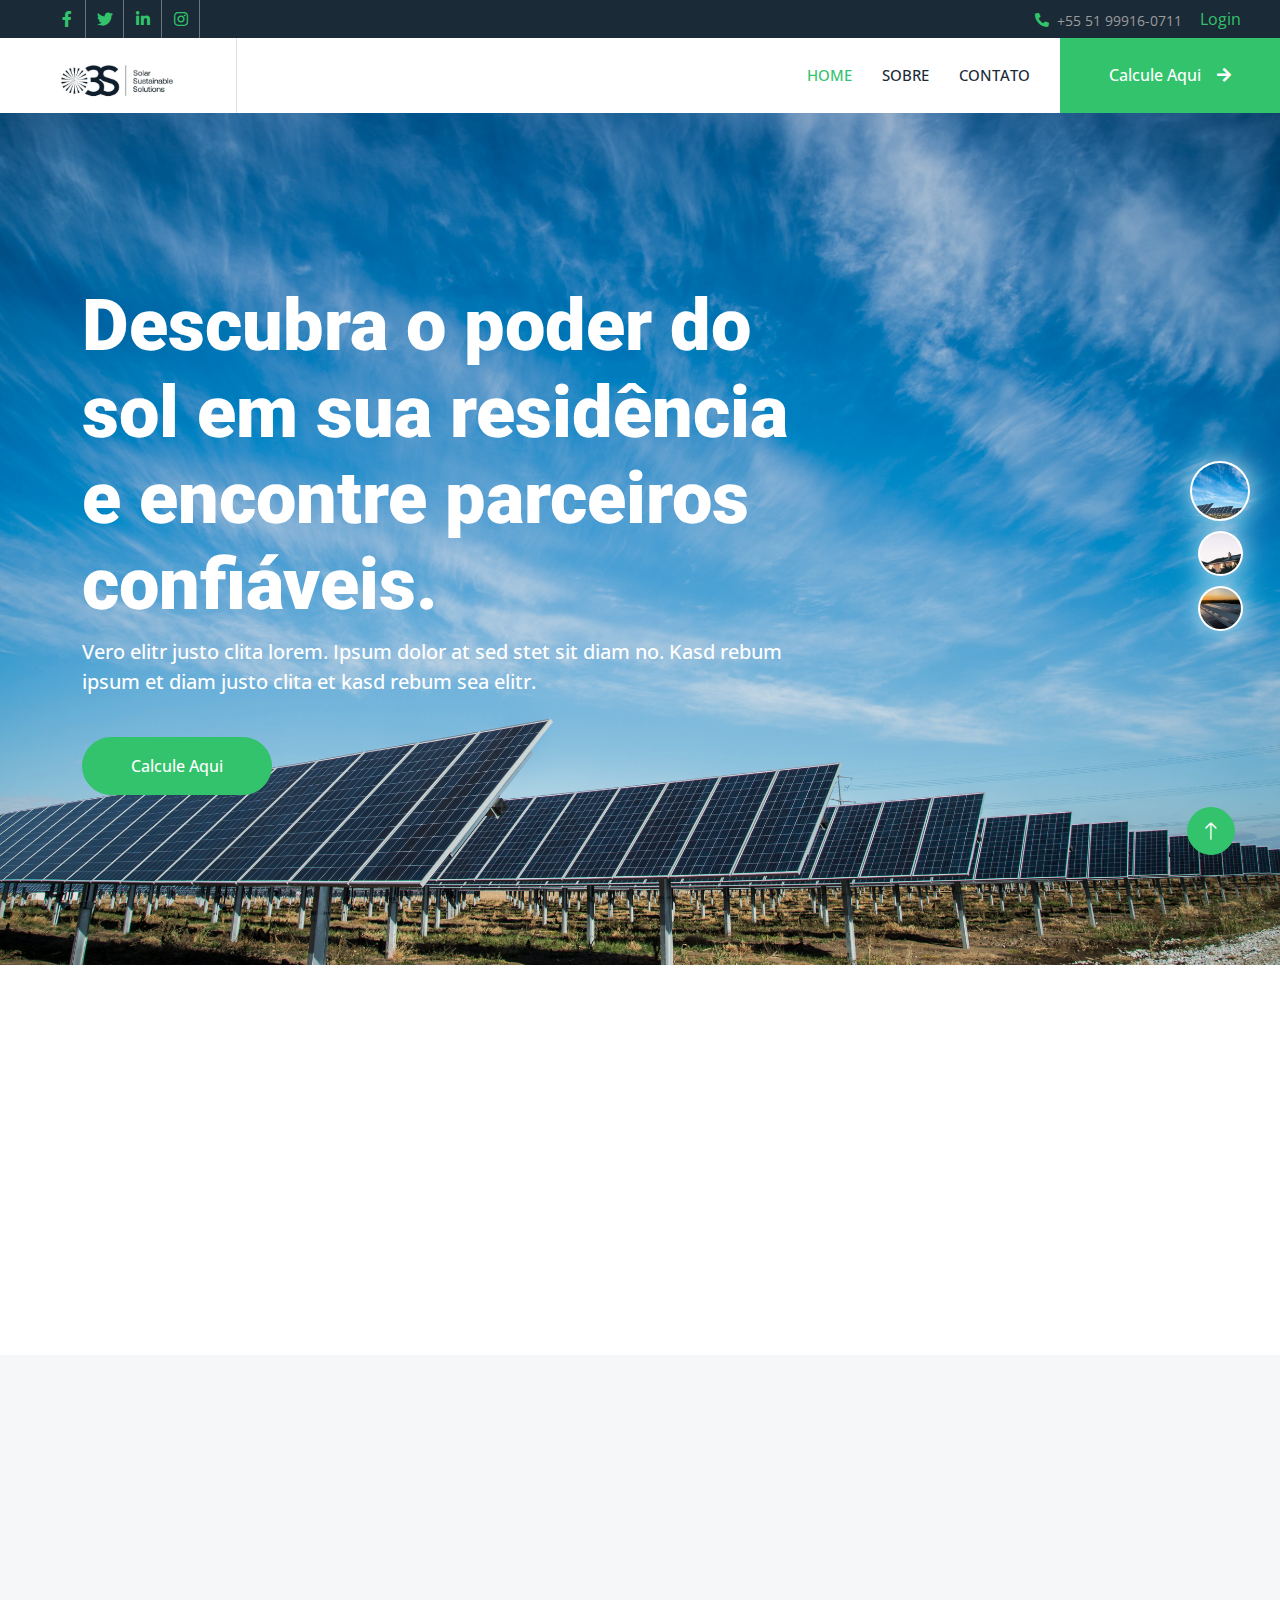
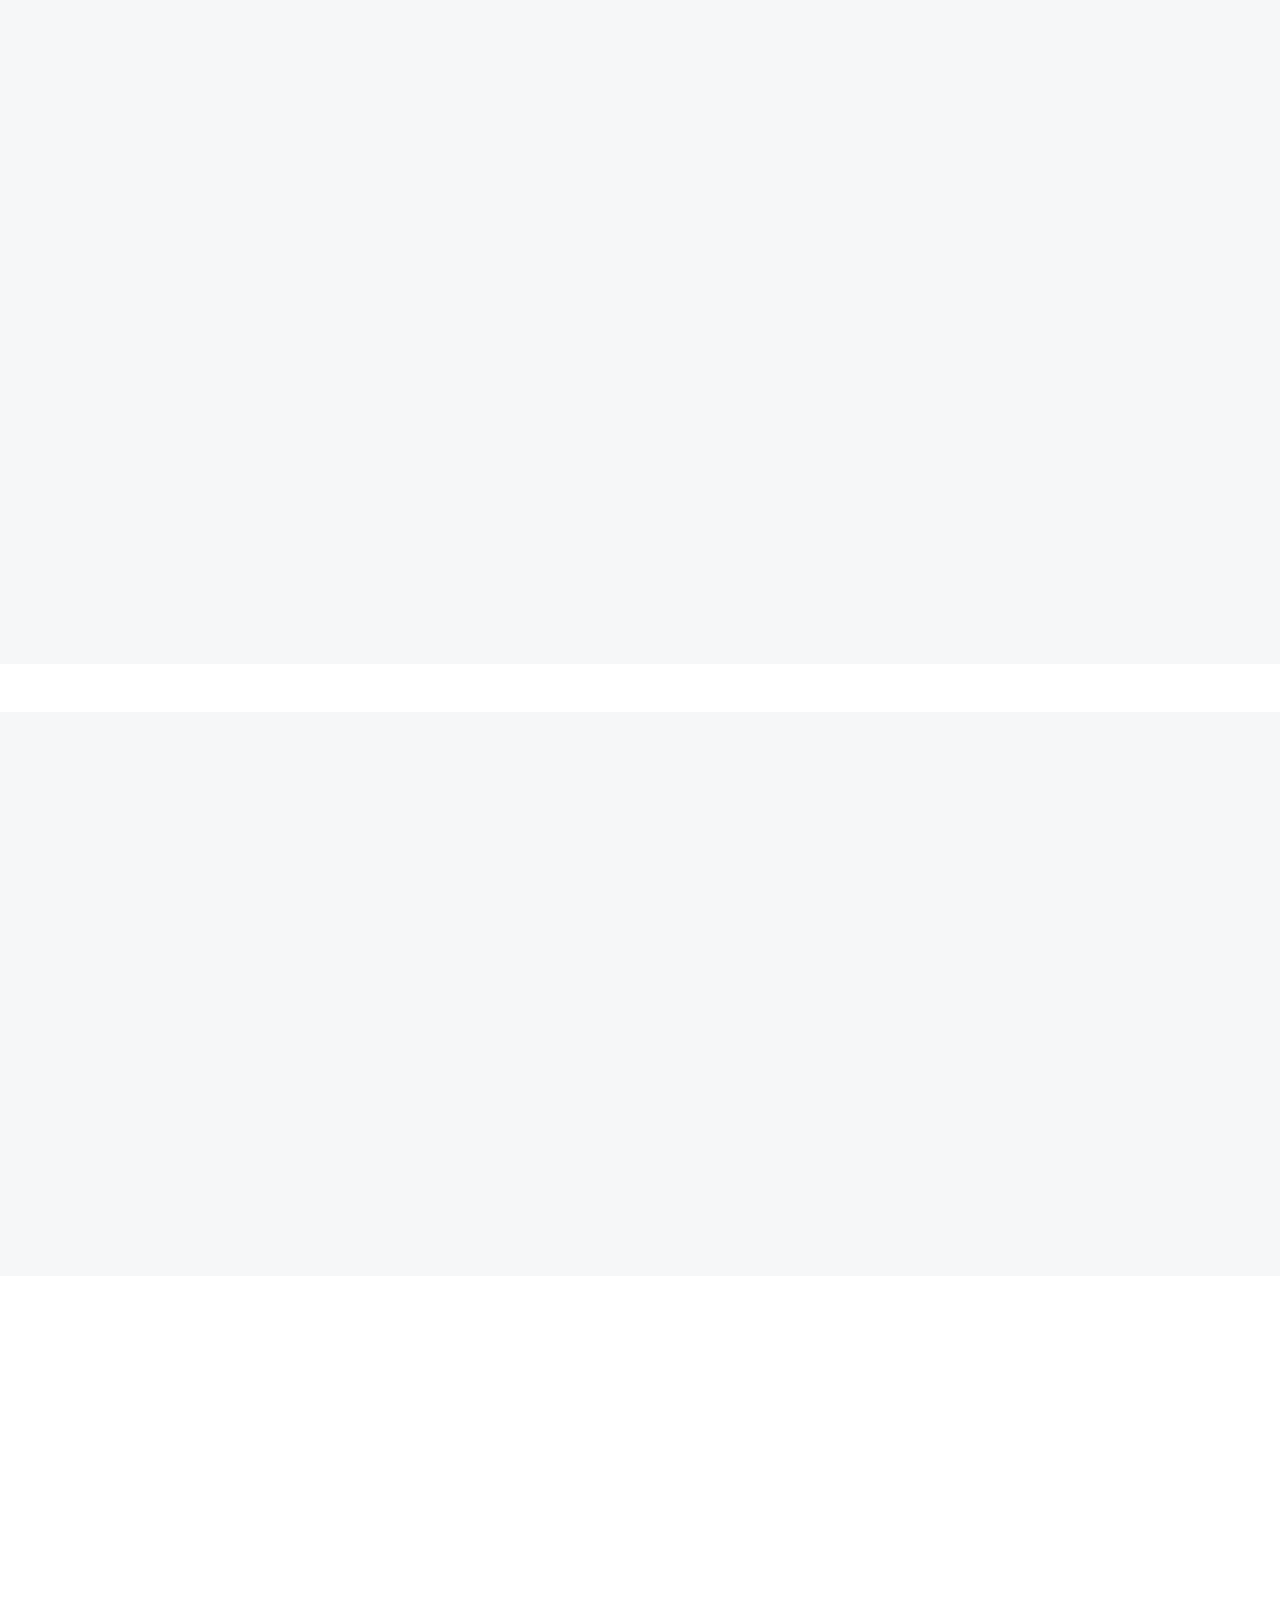
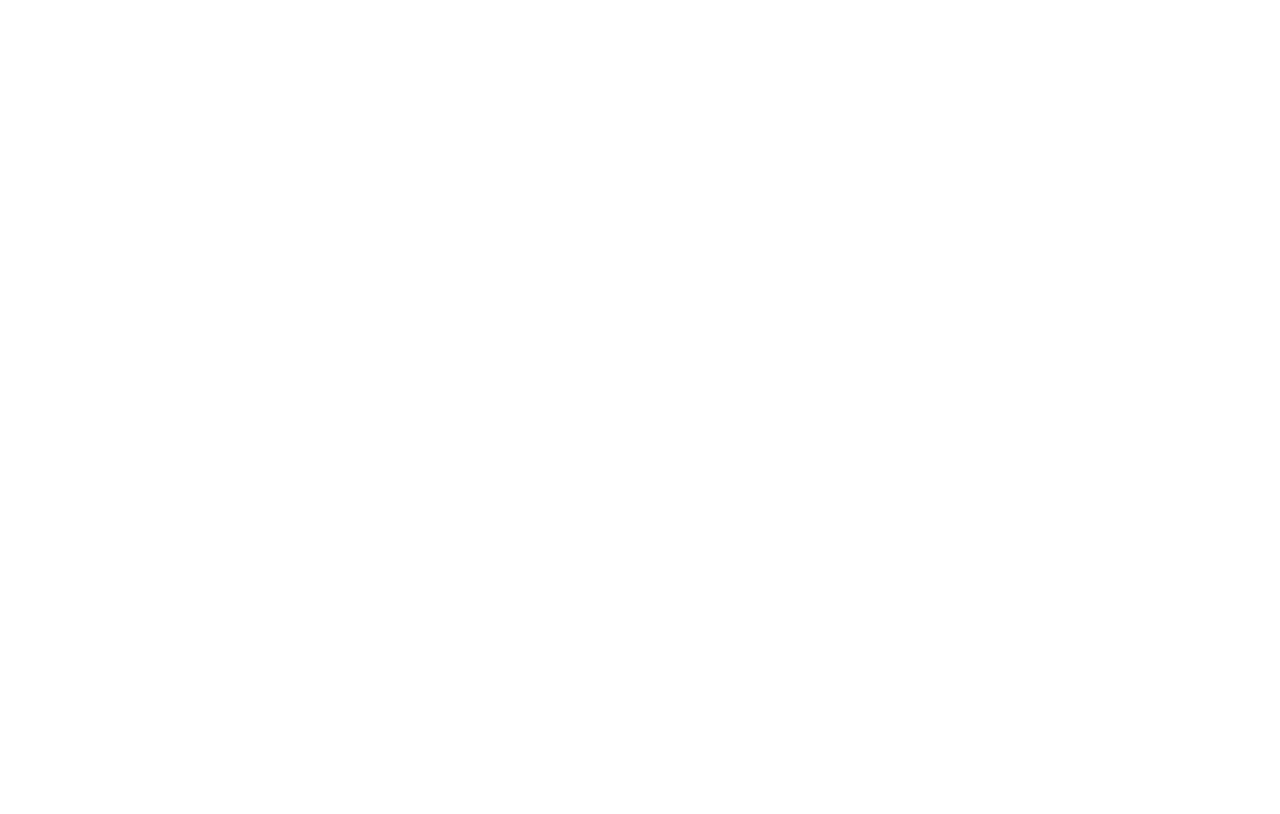
==== index.html @ e73ea7ad "Versão 1" ====
<!DOCTYPE html>
<html lang="pt-br">

<head>
    <meta charset="utf-8">
    <title>3S Solar Sustainable Solutions</title>
    <meta content="width=device-width, initial-scale=1.0" name="viewport">
    <meta content="" name="keywords">
    <meta content="" name="description">

    <!-- Favicon -->
    <link href="img/favicon.ico" rel="icon">

    <!-- Google Web Fonts -->
    <link rel="preconnect" href="https://fonts.googleapis.com">
    <link rel="preconnect" href="https://fonts.gstatic.com" crossorigin>
    <link href="https://fonts.googleapis.com/css2?family=Open+Sans:wght@400;500&family=Roboto:wght@500;700;900&display=swap" rel="stylesheet"> 

    <!-- Icon Font Stylesheet -->
    <link href="https://cdnjs.cloudflare.com/ajax/libs/font-awesome/5.10.0/css/all.min.css" rel="stylesheet">
    <link href="https://cdn.jsdelivr.net/npm/bootstrap-icons@1.4.1/font/bootstrap-icons.css" rel="stylesheet">

    <!-- Libraries Stylesheet -->
    <link href="lib/animate/animate.min.css" rel="stylesheet">
    <link href="lib/owlcarousel/assets/owl.carousel.min.css" rel="stylesheet">
    <link href="lib/lightbox/css/lightbox.min.css" rel="stylesheet">

    <!-- Customized Bootstrap Stylesheet -->
    <link href="css/bootstrap.min.css" rel="stylesheet">

    <!-- Template Stylesheet -->
    <link href="css/style.css" rel="stylesheet">
</head>

<body>
    <!-- Spinner Start -->
    <div id="spinner" class="show bg-white position-fixed translate-middle w-100 vh-100 top-50 start-50 d-flex align-items-center justify-content-center">
        <div class="spinner-border text-primary" style="width: 3rem; height: 3rem;" role="status">
            <span class="sr-only">Carregando...</span>
        </div>
    </div>
    <!-- Spinner End -->


    <!-- Topbar Start -->
    <div class="container-fluid bg-dark p-0">
        <div class="row gx-0 d-none d-lg-flex">
            <div class="col-lg-7 px-5 text-start">
                <div class="h-100 d-inline-flex align-items-center me-4">
                    <a class="btn btn-square btn-link rounded-0 border-0 border-end border-secondary" href=""><i class="fab fa-facebook-f"></i></a>
                    <a class="btn btn-square btn-link rounded-0 border-0 border-end border-secondary" href=""><i class="fab fa-twitter"></i></a>
                    <a class="btn btn-square btn-link rounded-0 border-0 border-end border-secondary" href=""><i class="fab fa-linkedin-in"></i></a>
                    <a class="btn btn-square btn-link rounded-0 border-0 border-end border-secondary" href=""><i class="fab fa-instagram"></i></a>
                </div>
            </div>
            <div class="col-lg-5 px-5 text-end">
                <div class="h-100 d-inline-flex align-items-center me-4">
                    <small class="fa fa-phone-alt text-primary me-2"></small>
                    <small>+55 51 99916-0711</small>
                </div>
                <div class="h-100 d-inline-flex align-items-center mx-n2">
                    <a class="btn btn-square btn-link rounded-0" href="login.html">Login</a>
                </div>
            </div>
        </div>
    </div>
    <!-- Topbar End -->


    <!-- Navbar Start -->
    <nav class="navbar navbar-expand-lg bg-white navbar-light sticky-top p-0">
        <a href="index.html" class="navbar-brand d-flex align-items-center border-end px-4 px-lg-5">
            <!-- <h2 class="m-0 text-primary">3S</h2> -->
            <img src="img/logo.png" alt="Logo 3S" height="80%">
        </a>
        <button type="button" class="navbar-toggler me-4" data-bs-toggle="collapse" data-bs-target="#navbarCollapse">
            <span class="navbar-toggler-icon"></span>
        </button>
        <div class="collapse navbar-collapse" id="navbarCollapse">
            <div class="navbar-nav ms-auto p-4 p-lg-0">
                <a href="index.html" class="nav-item nav-link active">Home</a>
                <a href="about.html" class="nav-item nav-link">Sobre</a>
                <!-- <a href="service.html" class="nav-item nav-link">Service</a> -->
                <!-- <a href="project.html" class="nav-item nav-link">Project</a> -->
                <!-- <div class="nav-item dropdown">
                    <a href="#" class="nav-link dropdown-toggle" data-bs-toggle="dropdown">Pages</a>
                    <div class="dropdown-menu bg-light m-0">
                        <a href="feature.html" class="dropdown-item">Feature</a>
                        <a href="quote.html" class="dropdown-item">Free Quote</a>
                        <a href="team.html" class="dropdown-item">Our Team</a>
                        <a href="testimonial.html" class="dropdown-item">Testimonial</a>
                        <a href="404.html" class="dropdown-item">404 Page</a>
                    </div>
                </div> -->
                <a href="contact.html" class="nav-item nav-link">Contato</a>
            </div>
            <a href="calc.html" class="btn btn-primary rounded-0 py-4 px-lg-5 d-none d-lg-block">Calcule Aqui<i class="fa fa-arrow-right ms-3"></i></a>
        </div>
    </nav>
    <!-- Navbar End -->


    <!-- Carousel Start -->
    <div class="container-fluid p-0 pb-5 wow fadeIn" data-wow-delay="0.1s">
        <div class="owl-carousel header-carousel position-relative">
            <div class="owl-carousel-item position-relative" data-dot="<img src='img/carousel-1.jpg'>">
                <img class="img-fluid" src="img/carousel-1.jpg" alt="">
                <div class="owl-carousel-inner">
                    <div class="container">
                        <div class="row justify-content-start">
                            <div class="col-10 col-lg-8">
                                <h1 class="display-2 text-white animated slideInDown">Descubra o poder do sol em sua residência e encontre parceiros confiáveis.</h1>
                                <p class="fs-5 fw-medium text-white mb-4 pb-3">Vero elitr justo clita lorem. Ipsum dolor at sed stet sit diam no. Kasd rebum ipsum et diam justo clita et kasd rebum sea elitr.</p>
                                <a href="" class="btn btn-primary rounded-pill py-3 px-5 animated slideInLeft">Calcule Aqui</a>
                            </div>
                        </div>
                    </div>
                </div>
            </div>
            <div class="owl-carousel-item position-relative" data-dot="<img src='img/carousel-2.jpg'>">
                <img class="img-fluid" src="img/carousel-2.jpg" alt="">
                <div class="owl-carousel-inner">
                    <div class="container">
                        <div class="row justify-content-start">
                            <div class="col-10 col-lg-8">
                                <h1 class="display-2 text-white animated slideInDown">Descubra o poder do sol em sua residência e encontre parceiros confiáveis.</h1>
                                <p class="fs-5 fw-medium text-white mb-4 pb-3">Vero elitr justo clita lorem. Ipsum dolor at sed stet sit diam no. Kasd rebum ipsum et diam justo clita et kasd rebum sea elitr.</p>
                                <a href="" class="btn btn-primary rounded-pill py-3 px-5 animated slideInLeft">Calcule Aqui</a>
                            </div>
                        </div>
                    </div>
                </div>
            </div>
            <div class="owl-carousel-item position-relative" data-dot="<img src='img/carousel-3.jpg'>">
                <img class="img-fluid" src="img/carousel-3.jpg" alt="">
                <div class="owl-carousel-inner">
                    <div class="container">
                        <div class="row justify-content-start">
                            <div class="col-10 col-lg-8">
                                <h1 class="display-2 text-white animated slideInDown">Descubra o poder do sol em sua residência e encontre parceiros confiáveis.</h1>
                                <p class="fs-5 fw-medium text-white mb-4 pb-3">Vero elitr justo clita lorem. Ipsum dolor at sed stet sit diam no. Kasd rebum ipsum et diam justo clita et kasd rebum sea elitr.</p>
                                <a href="" class="btn btn-primary rounded-pill py-3 px-5 animated slideInLeft">Calcule Aqui</a>
                            </div>
                        </div>
                    </div>
                </div>
            </div>
        </div>
    </div>
    <!-- Carousel End -->


    <!-- Feature Start -->
    <div class="container-xxl py-5">
        <div class="container">
            <div class="row g-5">
                <div class="col-md-6 col-lg-3 wow fadeIn" data-wow-delay="0.1s">
                    <div class="d-flex align-items-center mb-4">
                        <div class="btn-lg-square bg-primary rounded-circle me-3">
                            <i class="fa fa-users text-white"></i>
                        </div>
                        <h1 class="mb-0" data-toggle="counter-up">1400</h1>
                    </div>
                    <h5 class="mb-3">Clientes</h5>
                    <span>Tempor erat elitr rebum at clita. Diam dolor diam ipsum sit</span>
                </div>
                <div class="col-md-6 col-lg-3 wow fadeIn" data-wow-delay="0.3s">
                    <div class="d-flex align-items-center mb-4">
                        <div class="btn-lg-square bg-primary rounded-circle me-3">
                            <i class="fa fa-check text-white"></i>
                        </div>
                        <h1 class="mb-0" data-toggle="counter-up">4234</h1>
                    </div>
                    <h5 class="mb-3">Projetos Executados</h5>
                    <span>Tempor erat elitr rebum at clita. Diam dolor diam ipsum sit</span>
                </div>
                <div class="col-md-6 col-lg-3 wow fadeIn" data-wow-delay="0.5s">
                    <div class="d-flex align-items-center mb-4">
                        <div class="btn-lg-square bg-primary rounded-circle me-3">
                            <i class="fa fa-award text-white"></i>
                        </div>
                        <h1 class="mb-0" data-toggle="counter-up">3123</h1>
                    </div>
                    <h5 class="mb-3">Energia Economizada</h5>
                    <span>Tempor erat elitr rebum at clita. Diam dolor diam ipsum sit</span>
                </div>
                <div class="col-md-6 col-lg-3 wow fadeIn" data-wow-delay="0.7s">
                    <div class="d-flex align-items-center mb-4">
                        <div class="btn-lg-square bg-primary rounded-circle me-3">
                            <i class="fa fa-users-cog text-white"></i>
                        </div>
                        <h1 class="mb-0" data-toggle="counter-up">1831</h1>
                    </div>
                    <h5 class="mb-3">Kg de Carbono Compensados</h5>
                    <span>Tempor erat elitr rebum at clita. Diam dolor diam ipsum sit</span>
                </div>
            </div>
        </div>
    </div>
    <!-- Feature Start -->


    <!-- About Start -->
    <div class="container-fluid bg-light overflow-hidden my-5 px-lg-0">
        <div class="container about px-lg-0">
            <div class="row g-0 mx-lg-0">
                <div class="col-lg-6 ps-lg-0 wow fadeIn" data-wow-delay="0.1s" style="min-height: 400px;">
                    <div class="position-relative h-100">
                        <img class="position-absolute img-fluid w-100 h-100" src="img/about.jpg" style="object-fit: cover;" alt="">
                    </div>
                </div>
                <div class="col-lg-6 about-text py-5 wow fadeIn" data-wow-delay="0.5s">
                    <div class="p-lg-5 pe-lg-0">
                        <h6 class="text-primary">Sobre Nós</h6>
                        <h1 class="mb-4">3S – Solar Sustainable Solutions</h1>
                        <p>A 3S – Solar Sustainable Solutions é muito mais do que uma simples startup no setor de energia solar. Somos agentes de mudança, apaixonados por inovação e comprometidos com a criação de um futuro sustentável.

                            O nosso propósito vai além de simplesmente oferecer produtos e serviços, pois buscamos verdadeiramente a satisfação dos nossos clientes e parceiros, através da melhor solução B2B2C.
                            
                            Com um modelo de negócio baseado em inovação e equity, estamos transformando o mercado ao oferecer oportunidades de investimento em nossos projetos inovadores. Isso nos dá a liberdade de investir em pesquisa, desenvolvimento e inovação, garantindo que nossos produtos e serviços estejam sempre à frente da concorrência.
                            
                            Queremos criar um verdadeiro ecossistema para o setor de energia solar, impulsionando o desenvolvimento de projetos inovadores e gerando valor para sociedade.</p>
                        <p><i class="fa fa-check-circle text-primary me-3"></i>Diam dolor diam ipsum</p>
                        <p><i class="fa fa-check-circle text-primary me-3"></i>Aliqu diam amet diam et eos</p>
                        <p><i class="fa fa-check-circle text-primary me-3"></i>Tempor erat elitr rebum at clita</p>
                        <a href="https://energia3s.com.br/" class="btn btn-primary rounded-pill py-3 px-5 mt-3">Saiba Mais</a>
                    </div>
                </div>
            </div>
        </div>
    </div>
    <!-- About End -->


    <!-- Service Start -->
    <!-- <div class="container-xxl py-5">
        <div class="container">
            <div class="text-center mx-auto mb-5 wow fadeInUp" data-wow-delay="0.1s" style="max-width: 600px;">
                <h6 class="text-primary">Nossos Serviços</h6>
                <h1 class="mb-4">We Are Pioneers In The World Of Renewable Energy</h1>
            </div>
            <div class="row g-4">
                <div class="col-md-6 col-lg-4 wow fadeInUp" data-wow-delay="0.1s">
                    <div class="service-item rounded overflow-hidden">
                        <img class="img-fluid" src="img/img-600x400-1.jpg" alt="">
                        <div class="position-relative p-4 pt-0">
                            <div class="service-icon">
                                <i class="fa fa-solar-panel fa-3x"></i>
                            </div>
                            <h4 class="mb-3">Solar Panels</h4>
                            <p>Stet stet justo dolor sed duo. Ut clita sea sit ipsum diam lorem diam.</p>
                            <a class="small fw-medium" href="">Read More<i class="fa fa-arrow-right ms-2"></i></a>
                        </div>
                    </div>
                </div>
                <div class="col-md-6 col-lg-4 wow fadeInUp" data-wow-delay="0.3s">
                    <div class="service-item rounded overflow-hidden">
                        <img class="img-fluid" src="img/img-600x400-2.jpg" alt="">
                        <div class="position-relative p-4 pt-0">
                            <div class="service-icon">
                                <i class="fa fa-wind fa-3x"></i>
                            </div>
                            <h4 class="mb-3">Wind Turbines</h4>
                            <p>Stet stet justo dolor sed duo. Ut clita sea sit ipsum diam lorem diam.</p>
                            <a class="small fw-medium" href="">Read More<i class="fa fa-arrow-right ms-2"></i></a>
                        </div>
                    </div>
                </div>
                <div class="col-md-6 col-lg-4 wow fadeInUp" data-wow-delay="0.5s">
                    <div class="service-item rounded overflow-hidden">
                        <img class="img-fluid" src="img/img-600x400-3.jpg" alt="">
                        <div class="position-relative p-4 pt-0">
                            <div class="service-icon">
                                <i class="fa fa-lightbulb fa-3x"></i>
                            </div>
                            <h4 class="mb-3">Hydropower Plants</h4>
                            <p>Stet stet justo dolor sed duo. Ut clita sea sit ipsum diam lorem diam.</p>
                            <a class="small fw-medium" href="">Read More<i class="fa fa-arrow-right ms-2"></i></a>
                        </div>
                    </div>
                </div>
                <div class="col-md-6 col-lg-4 wow fadeInUp" data-wow-delay="0.1s">
                    <div class="service-item rounded overflow-hidden">
                        <img class="img-fluid" src="img/img-600x400-4.jpg" alt="">
                        <div class="position-relative p-4 pt-0">
                            <div class="service-icon">
                                <i class="fa fa-solar-panel fa-3x"></i>
                            </div>
                            <h4 class="mb-3">Solar Panels</h4>
                            <p>Stet stet justo dolor sed duo. Ut clita sea sit ipsum diam lorem diam.</p>
                            <a class="small fw-medium" href="">Read More<i class="fa fa-arrow-right ms-2"></i></a>
                        </div>
                    </div>
                </div>
                <div class="col-md-6 col-lg-4 wow fadeInUp" data-wow-delay="0.3s">
                    <div class="service-item rounded overflow-hidden">
                        <img class="img-fluid" src="img/img-600x400-5.jpg" alt="">
                        <div class="position-relative p-4 pt-0">
                            <div class="service-icon">
                                <i class="fa fa-wind fa-3x"></i>
                            </div>
                            <h4 class="mb-3">Wind Turbines</h4>
                            <p>Stet stet justo dolor sed duo. Ut clita sea sit ipsum diam lorem diam.</p>
                            <a class="small fw-medium" href="">Read More<i class="fa fa-arrow-right ms-2"></i></a>
                        </div>
                    </div>
                </div>
                <div class="col-md-6 col-lg-4 wow fadeInUp" data-wow-delay="0.5s">
                    <div class="service-item rounded overflow-hidden">
                        <img class="img-fluid" src="img/img-600x400-6.jpg" alt="">
                        <div class="position-relative p-4 pt-0">
                            <div class="service-icon">
                                <i class="fa fa-lightbulb fa-3x"></i>
                            </div>
                            <h4 class="mb-3">Hydropower Plants</h4>
                            <p>Stet stet justo dolor sed duo. Ut clita sea sit ipsum diam lorem diam.</p>
                            <a class="small fw-medium" href="">Read More<i class="fa fa-arrow-right ms-2"></i></a>
                        </div>
                    </div>
                </div>
            </div>
        </div>
    </div> -->
    <!-- Service End -->


    <!-- Feature Start -->
    <div class="container-fluid bg-light overflow-hidden my-5 px-lg-0">
        <div class="container feature px-lg-0">
            <div class="row g-0 mx-lg-0">
                <div class="col-lg-6 feature-text py-5 wow fadeIn" data-wow-delay="0.1s">
                    <div class="p-lg-5 ps-lg-0">
                        <h6 class="text-primary">Por que escolher a 3S?</h6>
                        <h1 class="mb-4">Complete Commercial & Residential Solar Systems</h1>
                        <p class="mb-4 pb-2">Tempor erat elitr rebum at clita. Diam dolor diam ipsum sit. Aliqu diam amet diam et eos. Clita erat ipsum et lorem et sit, sed stet lorem sit clita duo justo erat amet</p>
                        <div class="row g-4">
                            <div class="col-6">
                                <div class="d-flex align-items-center">
                                    <div class="btn-lg-square bg-primary rounded-circle">
                                        <i class="fa fa-check text-white"></i>
                                    </div>
                                    <div class="ms-4">
                                        <p class="mb-0">Qualidade</p>
                                        <h5 class="mb-0">Serviços</h5>
                                    </div>
                                </div>
                            </div>
                            <div class="col-6">
                                <div class="d-flex align-items-center">
                                    <div class="btn-lg-square bg-primary rounded-circle">
                                        <i class="fa fa-user-check text-white"></i>
                                    </div>
                                    <div class="ms-4">
                                        <p class="mb-0">Expertize</p>
                                        <h5 class="mb-0">Colaboradores</h5>
                                    </div>
                                </div>
                            </div>
                            <div class="col-6">
                                <div class="d-flex align-items-center">
                                    <div class="btn-lg-square bg-primary rounded-circle">
                                        <i class="fa fa-drafting-compass text-white"></i>
                                    </div>
                                    <div class="ms-4">
                                        <p class="mb-0">Free</p>
                                        <h5 class="mb-0">Consultoria</h5>
                                    </div>
                                </div>
                            </div>
                            <div class="col-6">
                                <div class="d-flex align-items-center">
                                    <div class="btn-lg-square bg-primary rounded-circle">
                                        <i class="fa fa-headphones text-white"></i>
                                    </div>
                                    <div class="ms-4">
                                        <p class="mb-0">Clientes</p>
                                        <h5 class="mb-0">Suporte</h5>
                                    </div>
                                </div>
                            </div>
                        </div>
                    </div>
                </div>
                <div class="col-lg-6 pe-lg-0 wow fadeIn" data-wow-delay="0.5s" style="min-height: 400px;">
                    <div class="position-relative h-100">
                        <img class="position-absolute img-fluid w-100 h-100" src="img/feature.jpg" style="object-fit: cover;" alt="">
                    </div>
                </div>
            </div>
        </div>
    </div>
    <!-- Feature End -->


    <!-- Projects Start -->
    <!-- <div class="container-xxl py-5">
        <div class="container">
            <div class="text-center mx-auto mb-5 wow fadeInUp" data-wow-delay="0.1s" style="max-width: 600px;">
                <h6 class="text-primary">Our Projects</h6>
                <h1 class="mb-4">Visit Our Latest Solar And Renewable Energy Projects</h1>
            </div>
            <div class="row mt-n2 wow fadeInUp" data-wow-delay="0.3s">
                <div class="col-12 text-center">
                    <ul class="list-inline mb-5" id="portfolio-flters">
                        <li class="mx-2 active" data-filter="*">All</li>
                        <li class="mx-2" data-filter=".first">Solar Panels</li>
                        <li class="mx-2" data-filter=".second">Wind Turbines</li>
                        <li class="mx-2" data-filter=".third">Hydropower Plants</li>
                    </ul>
                </div>
            </div>
            <div class="row g-4 portfolio-container wow fadeInUp" data-wow-delay="0.5s">
                <div class="col-lg-4 col-md-6 portfolio-item first">
                    <div class="portfolio-img rounded overflow-hidden">
                        <img class="img-fluid" src="img/img-600x400-6.jpg" alt="">
                        <div class="portfolio-btn">
                            <a class="btn btn-lg-square btn-outline-light rounded-circle mx-1" href="img/img-600x400-6.jpg" data-lightbox="portfolio"><i class="fa fa-eye"></i></a>
                            <a class="btn btn-lg-square btn-outline-light rounded-circle mx-1" href=""><i class="fa fa-link"></i></a>
                        </div>
                    </div>
                    <div class="pt-3">
                        <p class="text-primary mb-0">Solar Panels</p>
                        <hr class="text-primary w-25 my-2">
                        <h5 class="lh-base">We Are pioneers of solar & renewable energy industry</h5>
                    </div>
                </div>
                <div class="col-lg-4 col-md-6 portfolio-item second">
                    <div class="portfolio-img rounded overflow-hidden">
                        <img class="img-fluid" src="img/img-600x400-5.jpg" alt="">
                        <div class="portfolio-btn">
                            <a class="btn btn-lg-square btn-outline-light rounded-circle mx-1" href="img/img-600x400-5.jpg" data-lightbox="portfolio"><i class="fa fa-eye"></i></a>
                            <a class="btn btn-lg-square btn-outline-light rounded-circle mx-1" href=""><i class="fa fa-link"></i></a>
                        </div>
                    </div>
                    <div class="pt-3">
                        <p class="text-primary mb-0">Wind Turbines</p>
                        <hr class="text-primary w-25 my-2">
                        <h5 class="lh-base">We Are pioneers of solar & renewable energy industry</h5>
                    </div>
                </div>
                <div class="col-lg-4 col-md-6 portfolio-item third">
                    <div class="portfolio-img rounded overflow-hidden">
                        <img class="img-fluid" src="img/img-600x400-4.jpg" alt="">
                        <div class="portfolio-btn">
                            <a class="btn btn-lg-square btn-outline-light rounded-circle mx-1" href="img/img-600x400-4.jpg" data-lightbox="portfolio"><i class="fa fa-eye"></i></a>
                            <a class="btn btn-lg-square btn-outline-light rounded-circle mx-1" href=""><i class="fa fa-link"></i></a>
                        </div>
                    </div>
                    <div class="pt-3">
                        <p class="text-primary mb-0">Hydropower Plants</p>
                        <hr class="text-primary w-25 my-2">
                        <h5 class="lh-base">We Are pioneers of solar & renewable energy industry</h5>
                    </div>
                </div>
                <div class="col-lg-4 col-md-6 portfolio-item first">
                    <div class="portfolio-img rounded overflow-hidden">
                        <img class="img-fluid" src="img/img-600x400-3.jpg" alt="">
                        <div class="portfolio-btn">
                            <a class="btn btn-lg-square btn-outline-light rounded-circle mx-1" href="img/img-600x400-3.jpg" data-lightbox="portfolio"><i class="fa fa-eye"></i></a>
                            <a class="btn btn-lg-square btn-outline-light rounded-circle mx-1" href=""><i class="fa fa-link"></i></a>
                        </div>
                    </div>
                    <div class="pt-3">
                        <p class="text-primary mb-0">Solar Panels</p>
                        <hr class="text-primary w-25 my-2">
                        <h5 class="lh-base">We Are pioneers of solar & renewable energy industry</h5>
                    </div>
                </div>
                <div class="col-lg-4 col-md-6 portfolio-item second">
                    <div class="portfolio-img rounded overflow-hidden">
                        <img class="img-fluid" src="img/img-600x400-2.jpg" alt="">
                        <div class="portfolio-btn">
                            <a class="btn btn-lg-square btn-outline-light rounded-circle mx-1" href="img/img-600x400-2.jpg" data-lightbox="portfolio"><i class="fa fa-eye"></i></a>
                            <a class="btn btn-lg-square btn-outline-light rounded-circle mx-1" href=""><i class="fa fa-link"></i></a>
                        </div>
                    </div>
                    <div class="pt-3">
                        <p class="text-primary mb-0">Wind Turbines</p>
                        <hr class="text-primary w-25 my-2">
                        <h5 class="lh-base">We Are pioneers of solar & renewable energy industry</h5>
                    </div>
                </div>
                <div class="col-lg-4 col-md-6 portfolio-item third">
                    <div class="portfolio-img rounded overflow-hidden">
                        <img class="img-fluid" src="img/img-600x400-1.jpg" alt="">
                        <div class="portfolio-btn">
                            <a class="btn btn-lg-square btn-outline-light rounded-circle mx-1" href="img/img-600x400-1.jpg" data-lightbox="portfolio"><i class="fa fa-eye"></i></a>
                            <a class="btn btn-lg-square btn-outline-light rounded-circle mx-1" href=""><i class="fa fa-link"></i></a>
                        </div>
                    </div>
                    <div class="pt-3">
                        <p class="text-primary mb-0">Hydropower Plants</p>
                        <hr class="text-primary w-25 my-2">
                        <h5 class="lh-base">We Are pioneers of solar & renewable energy industry</h5>
                    </div>
                </div>
            </div>
        </div>
    </div> -->
    <!-- Projects End -->


    <!-- Quote Start -->
    <!-- <div class="container-fluid bg-light overflow-hidden my-5 px-lg-0">
        <div class="container quote px-lg-0">
            <div class="row g-0 mx-lg-0">
                <div class="col-lg-6 ps-lg-0 wow fadeIn" data-wow-delay="0.1s" style="min-height: 400px;">
                    <div class="position-relative h-100">
                        <img class="position-absolute img-fluid w-100 h-100" src="img/quote.jpg" style="object-fit: cover;" alt="">
                    </div>
                </div>
                <div class="col-lg-6 quote-text py-5 wow fadeIn" data-wow-delay="0.5s">
                    <div class="p-lg-5 pe-lg-0">
                        <h6 class="text-primary">Free Quote</h6>
                        <h1 class="mb-4">Get A Free Quote</h1>
                        <p class="mb-4 pb-2">Tempor erat elitr rebum at clita. Diam dolor diam ipsum sit. Aliqu diam amet diam et eos. Clita erat ipsum et lorem et sit, sed stet lorem sit clita duo justo erat amet</p>
                        <form>
                            <div class="row g-3">
                                <div class="col-12 col-sm-6">
                                    <input type="text" class="form-control border-0" placeholder="Your Name" style="height: 55px;">
                                </div>
                                <div class="col-12 col-sm-6">
                                    <input type="email" class="form-control border-0" placeholder="Your Email" style="height: 55px;">
                                </div>
                                <div class="col-12 col-sm-6">
                                    <input type="text" class="form-control border-0" placeholder="Your Mobile" style="height: 55px;">
                                </div>
                                <div class="col-12 col-sm-6">
                                    <select class="form-select border-0" style="height: 55px;">
                                        <option selected>Select A Service</option>
                                        <option value="1">Service 1</option>
                                        <option value="2">Service 2</option>
                                        <option value="3">Service 3</option>
                                    </select>
                                </div>
                                <div class="col-12">
                                    <textarea class="form-control border-0" placeholder="Special Note"></textarea>
                                </div>
                                <div class="col-12">
                                    <button class="btn btn-primary rounded-pill py-3 px-5" type="submit">Submit</button>
                                </div>
                            </div>
                        </form>
                    </div>
                </div>
            </div>
        </div>
    </div> -->
    <!-- Quote End -->


    <!-- Team Start -->
    <!-- <div class="container-xxl py-5">
        <div class="container">
            <div class="text-center mx-auto mb-5 wow fadeInUp" data-wow-delay="0.1s" style="max-width: 600px;">
                <h6 class="text-primary">Team Member</h6>
                <h1 class="mb-4">Experienced Team Members</h1>
            </div>
            <div class="row g-4">
                <div class="col-lg-4 col-md-6 wow fadeInUp" data-wow-delay="0.1s">
                    <div class="team-item rounded overflow-hidden">
                        <div class="d-flex">
                            <img class="img-fluid w-75" src="img/team-1.jpg" alt="">
                            <div class="team-social w-25">
                                <a class="btn btn-lg-square btn-outline-primary rounded-circle mt-3" href=""><i class="fab fa-facebook-f"></i></a>
                                <a class="btn btn-lg-square btn-outline-primary rounded-circle mt-3" href=""><i class="fab fa-twitter"></i></a>
                                <a class="btn btn-lg-square btn-outline-primary rounded-circle mt-3" href=""><i class="fab fa-instagram"></i></a>
                            </div>
                        </div>
                        <div class="p-4">
                            <h5>Full Name</h5>
                            <span>Designation</span>
                        </div>
                    </div>
                </div>
                <div class="col-lg-4 col-md-6 wow fadeInUp" data-wow-delay="0.3s">
                    <div class="team-item rounded overflow-hidden">
                        <div class="d-flex">
                            <img class="img-fluid w-75" src="img/team-2.jpg" alt="">
                            <div class="team-social w-25">
                                <a class="btn btn-lg-square btn-outline-primary rounded-circle mt-3" href=""><i class="fab fa-facebook-f"></i></a>
                                <a class="btn btn-lg-square btn-outline-primary rounded-circle mt-3" href=""><i class="fab fa-twitter"></i></a>
                                <a class="btn btn-lg-square btn-outline-primary rounded-circle mt-3" href=""><i class="fab fa-instagram"></i></a>
                            </div>
                        </div>
                        <div class="p-4">
                            <h5>Full Name</h5>
                            <span>Designation</span>
                        </div>
                    </div>
                </div>
                <div class="col-lg-4 col-md-6 wow fadeInUp" data-wow-delay="0.5s">
                    <div class="team-item rounded overflow-hidden">
                        <div class="d-flex">
                            <img class="img-fluid w-75" src="img/team-3.jpg" alt="">
                            <div class="team-social w-25">
                                <a class="btn btn-lg-square btn-outline-primary rounded-circle mt-3" href=""><i class="fab fa-facebook-f"></i></a>
                                <a class="btn btn-lg-square btn-outline-primary rounded-circle mt-3" href=""><i class="fab fa-twitter"></i></a>
                                <a class="btn btn-lg-square btn-outline-primary rounded-circle mt-3" href=""><i class="fab fa-instagram"></i></a>
                            </div>
                        </div>
                        <div class="p-4">
                            <h5>Full Name</h5>
                            <span>Designation</span>
                        </div>
                    </div>
                </div>
            </div>
        </div>
    </div> -->
    <!-- Team End -->


    <!-- Testimonial Start -->
    <div class="container-xxl py-5">
        <div class="container">
            <div class="text-center mx-auto mb-5 wow fadeInUp" data-wow-delay="0.1s" style="max-width: 600px;">
                <h6 class="text-primary">Depoimentos</h6>
                <h1 class="mb-4">O que nossos clientes dizem!</h1>
            </div>
            <div class="owl-carousel testimonial-carousel wow fadeInUp" data-wow-delay="0.1s">
                <div class="testimonial-item text-center">
                    <div class="testimonial-img position-relative">
                        <img class="img-fluid rounded-circle mx-auto mb-5" src="img/testimonial-1.jpg">
                        <div class="btn-square bg-primary rounded-circle">
                            <i class="fa fa-quote-left text-white"></i>
                        </div>
                    </div>
                    <div class="testimonial-text text-center rounded p-4">
                        <p>Clita clita tempor justo dolor ipsum amet kasd amet duo justo duo duo labore sed sed. Magna ut diam sit et amet stet eos sed clita erat magna elitr erat sit sit erat at rebum justo sea clita.</p>
                        <h5 class="mb-1">Client Name</h5>
                        <span class="fst-italic">Profession</span>
                    </div>
                </div>
                <div class="testimonial-item text-center">
                    <div class="testimonial-img position-relative">
                        <img class="img-fluid rounded-circle mx-auto mb-5" src="img/testimonial-2.jpg">
                        <div class="btn-square bg-primary rounded-circle">
                            <i class="fa fa-quote-left text-white"></i>
                        </div>
                    </div>
                    <div class="testimonial-text text-center rounded p-4">
                        <p>Clita clita tempor justo dolor ipsum amet kasd amet duo justo duo duo labore sed sed. Magna ut diam sit et amet stet eos sed clita erat magna elitr erat sit sit erat at rebum justo sea clita.</p>
                        <h5 class="mb-1">Client Name</h5>
                        <span class="fst-italic">Profession</span>
                    </div>
                </div>
                <div class="testimonial-item text-center">
                    <div class="testimonial-img position-relative">
                        <img class="img-fluid rounded-circle mx-auto mb-5" src="img/testimonial-3.jpg">
                        <div class="btn-square bg-primary rounded-circle">
                            <i class="fa fa-quote-left text-white"></i>
                        </div>
                    </div>
                    <div class="testimonial-text text-center rounded p-4">
                        <p>Clita clita tempor justo dolor ipsum amet kasd amet duo justo duo duo labore sed sed. Magna ut diam sit et amet stet eos sed clita erat magna elitr erat sit sit erat at rebum justo sea clita.</p>
                        <h5 class="mb-1">Client Name</h5>
                        <span class="fst-italic">Profession</span>
                    </div>
                </div>
            </div>
        </div>
    </div>
    <!-- Testimonial End -->


    <!-- Footer Start -->
    <div class="container-fluid bg-dark text-body footer mt-5 pt-5 wow fadeIn" data-wow-delay="0.1s">
        <div class="container py-5">
            <div class="row g-5">
                <div class="col-lg-3 col-md-6">
                    <h5 class="text-white mb-4">Endereço</h5>
                    <p class="mb-2"><i class="fa fa-map-marker-alt me-3"></i>Parque Tecnológico da Unisinos, Unitec, sala 205D, São Leopoldo - RS</p>
                    <p class="mb-2"><i class="fa fa-phone-alt me-3"></i>+55 51 99916-07110</p>
                    <p class="mb-2"><i class="fa fa-envelope me-3"></i>contato@energia3s.com.br</p>
                    <div class="d-flex pt-2">
                        <a class="btn btn-square btn-outline-light btn-social" href=""><i class="fab fa-twitter"></i></a>
                        <a class="btn btn-square btn-outline-light btn-social" href=""><i class="fab fa-facebook-f"></i></a>
                        <a class="btn btn-square btn-outline-light btn-social" href=""><i class="fab fa-youtube"></i></a>
                        <a class="btn btn-square btn-outline-light btn-social" href=""><i class="fab fa-linkedin-in"></i></a>
                    </div>
                </div>
                <div class="col-lg-3 col-md-6">
                    <h5 class="text-white mb-4">Acesso Rápido</h5>
                    <a class="btn btn-link" href="">Sobre</a>
                    <a class="btn btn-link" href="">Contato</a>
                </div>
                <div class="col-lg-3 col-md-6">
                    <!-- <h5 class="text-white mb-4">Project Gallery</h5>
                    <div class="row g-2">
                        <div class="col-4">
                            <img class="img-fluid rounded" src="img/gallery-1.jpg" alt="">
                        </div>
                        <div class="col-4">
                            <img class="img-fluid rounded" src="img/gallery-2.jpg" alt="">
                        </div>
                        <div class="col-4">
                            <img class="img-fluid rounded" src="img/gallery-3.jpg" alt="">
                        </div>
                        <div class="col-4">
                            <img class="img-fluid rounded" src="img/gallery-4.jpg" alt="">
                        </div>
                        <div class="col-4">
                            <img class="img-fluid rounded" src="img/gallery-5.jpg" alt="">
                        </div>
                        <div class="col-4">
                            <img class="img-fluid rounded" src="img/gallery-6.jpg" alt="">
                        </div>
                    </div> -->
                </div>
                <div class="col-lg-3 col-md-6">
                    <!-- <h5 class="text-white mb-4">Newsletter</h5>
                    <p>Dolor amet sit justo amet elitr clita ipsum elitr est.</p>
                    <div class="position-relative mx-auto" style="max-width: 400px;">
                        <input class="form-control border-0 w-100 py-3 ps-4 pe-5" type="text" placeholder="Your email">
                        <button type="button" class="btn btn-primary py-2 position-absolute top-0 end-0 mt-2 me-2">SignUp</button>
                    </div> -->
                </div>
            </div>
        </div>
        <div class="container">
            <div class="copyright">
                <div class="row">
                    <div class="col-md-6 text-center text-md-start mb-3 mb-md-0">
                        &copy; <a href="https://energia3s.com.br/">3S Solar Sustainable Solutions</a>, All Right Reserved.
                    </div>
                    <div class="col-md-6 text-center text-md-end">
                        <!--/*** This template is free as long as you keep the footer author’s credit link/attribution link/backlink. If you'd like to use the template without the footer author’s credit link/attribution link/backlink, you can purchase the Credit Removal License from "https://htmlcodex.com/credit-removal". Thank you for your support. ***/-->
                        Designed By <a href="https://felipezeiser.com">FAZ Tecnologia Ltda</a>
                    </div>
                </div>
            </div>
        </div>
    </div>
    <!-- Footer End -->


    <!-- Back to Top -->
    <a href="#" class="btn btn-lg btn-primary btn-lg-square rounded-circle back-to-top"><i class="bi bi-arrow-up"></i></a>


    <!-- JavaScript Libraries -->
    <script src="https://code.jquery.com/jquery-3.4.1.min.js"></script>
    <script src="https://cdn.jsdelivr.net/npm/bootstrap@5.0.0/dist/js/bootstrap.bundle.min.js"></script>
    <script src="lib/wow/wow.min.js"></script>
    <script src="lib/easing/easing.min.js"></script>
    <script src="lib/waypoints/waypoints.min.js"></script>
    <script src="lib/counterup/counterup.min.js"></script>
    <script src="lib/owlcarousel/owl.carousel.min.js"></script>
    <script src="lib/isotope/isotope.pkgd.min.js"></script>
    <script src="lib/lightbox/js/lightbox.min.js"></script>

    <!-- Template Javascript -->
    <script src="js/main.js"></script>
</body>

</html>
---- css/style.css ----
/********** Template CSS **********/
:root {
    --primary: #32C36C;
    --light: #F6F7F8;
    --dark: #1A2A36;
}

.fw-medium {
    font-weight: 500 !important;
}

.fw-bold {
    font-weight: 700 !important;
}

.fw-black {
    font-weight: 900 !important;
}

.back-to-top {
    position: fixed;
    display: none;
    right: 45px;
    bottom: 45px;
    z-index: 99;
}


/*** Spinner ***/
#spinner {
    opacity: 0;
    visibility: hidden;
    transition: opacity .5s ease-out, visibility 0s linear .5s;
    z-index: 99999;
}

#spinner.show {
    transition: opacity .5s ease-out, visibility 0s linear 0s;
    visibility: visible;
    opacity: 1;
}


/*** Button ***/
.btn {
    font-weight: 500;
    transition: .5s;
}

.btn.btn-primary,
.btn.btn-outline-primary:hover {
    color: #FFFFFF;
}

.btn-square {
    width: 38px;
    height: 38px;
}

.btn-sm-square {
    width: 32px;
    height: 32px;
}

.btn-lg-square {
    width: 48px;
    height: 48px;
}

.btn-square,
.btn-sm-square,
.btn-lg-square {
    padding: 0;
    display: flex;
    align-items: center;
    justify-content: center;
    font-weight: normal;
}

/*** Navbar ***/
.navbar.sticky-top {
    top: -100px;
    transition: .5s;
}

.navbar .navbar-brand,
.navbar a.btn {
    height: 75px;
}

.navbar .navbar-nav .nav-link {
    margin-right: 30px;
    padding: 25px 0;
    color: var(--dark);
    font-size: 15px;
    font-weight: 500;
    text-transform: uppercase;
    outline: none;
}

.navbar .navbar-nav .nav-link:hover,
.navbar .navbar-nav .nav-link.active {
    color: var(--primary);
}

.navbar .dropdown-toggle::after {
    border: none;
    content: "\f107";
    font-family: "Font Awesome 5 Free";
    font-weight: 900;
    vertical-align: middle;
    margin-left: 8px;
}

@media (max-width: 991.98px) {
    .navbar .navbar-nav .nav-link  {
        margin-right: 0;
        padding: 10px 0;
    }

    .navbar .navbar-nav {
        border-top: 1px solid #EEEEEE;
    }
}

@media (min-width: 992px) {
    .navbar .nav-item .dropdown-menu {
        display: block;
        border: none;
        margin-top: 0;
        top: 150%;
        opacity: 0;
        visibility: hidden;
        transition: .5s;
    }

    .navbar .nav-item:hover .dropdown-menu {
        top: 100%;
        visibility: visible;
        transition: .5s;
        opacity: 1;
    }
}


/*** Header ***/
.owl-carousel-inner {
    position: absolute;
    width: 100%;
    height: 100%;
    top: 0;
    left: 0;
    display: flex;
    align-items: center;
    background: rgba(0, 0, 0, .1);
}

@media (max-width: 768px) {
    .header-carousel .owl-carousel-item {
        position: relative;
        min-height: 500px;
    }

    .header-carousel .owl-carousel-item img {
        position: absolute;
        width: 100%;
        height: 100%;
        object-fit: cover;
    }

    .header-carousel .owl-carousel-item p {
        font-size: 16px !important;
    }
}

.header-carousel .owl-dots {
    position: absolute;
    width: 60px;
    height: 100%;
    top: 0;
    right: 30px;
    display: flex;
    flex-direction: column;
    align-items: center;
    justify-content: center;
}

.header-carousel .owl-dots .owl-dot {
    position: relative;
    width: 45px;
    height: 45px;
    margin: 5px 0;
    background: #FFFFFF;
    box-shadow: 0 0 30px rgba(255, 255, 255, .9);
    border-radius: 45px;
    transition: .5s;
}

.header-carousel .owl-dots .owl-dot.active {
    width: 60px;
    height: 60px;
}

.header-carousel .owl-dots .owl-dot img {
    position: absolute;
    width: 100%;
    height: 100%;
    object-fit: cover;
    padding: 2px;
    border-radius: 45px;
    transition: .5s;
}

.page-header {
    background: linear-gradient(rgba(0, 0, 0, .1), rgba(0, 0, 0, .1)), url(../img/carousel-1.jpg) center center no-repeat;
    background-size: cover;
}

.breadcrumb-item + .breadcrumb-item::before {
    color: var(--light);
}


/*** About ***/
@media (min-width: 992px) {
    .container.about {
        max-width: 100% !important;
    }

    .about-text  {
        padding-right: calc(((100% - 960px) / 2) + .75rem);
    }
}

@media (min-width: 1200px) {
    .about-text  {
        padding-right: calc(((100% - 1140px) / 2) + .75rem);
    }
}

@media (min-width: 1400px) {
    .about-text  {
        padding-right: calc(((100% - 1320px) / 2) + .75rem);
    }
}


/*** Service ***/
.service-item {
    box-shadow: 0 0 45px rgba(0, 0, 0, .08);
}

.service-icon {
    position: relative;
    margin: -50px 0 25px 0;
    width: 100px;
    height: 100px;
    display: flex;
    align-items: center;
    justify-content: center;
    color: var(--primary);
    background: #FFFFFF;
    border-radius: 100px;
    box-shadow: 0 0 45px rgba(0, 0, 0, .08);
    transition: .5s;
}

.service-item:hover .service-icon {
    color: #FFFFFF;
    background: var(--primary);
}


/*** Feature ***/
@media (min-width: 992px) {
    .container.feature {
        max-width: 100% !important;
    }

    .feature-text  {
        padding-left: calc(((100% - 960px) / 2) + .75rem);
    }
}

@media (min-width: 1200px) {
    .feature-text  {
        padding-left: calc(((100% - 1140px) / 2) + .75rem);
    }
}

@media (min-width: 1400px) {
    .feature-text  {
        padding-left: calc(((100% - 1320px) / 2) + .75rem);
    }
}


/*** Project Portfolio ***/
#portfolio-flters li {
    display: inline-block;
    font-weight: 500;
    color: var(--dark);
    cursor: pointer;
    transition: .5s;
    border-bottom: 2px solid transparent;
}

#portfolio-flters li:hover,
#portfolio-flters li.active {
    color: var(--primary);
    border-color: var(--primary);
}

.portfolio-img {
    position: relative;
}

.portfolio-img::before,
.portfolio-img::after {
    position: absolute;
    content: "";
    width: 0;
    height: 100%;
    top: 0;
    background: var(--dark);
    transition: .5s;
}

.portfolio-img::before {
    left: 50%;
}

.portfolio-img::after {
    right: 50%;
}

.portfolio-item:hover .portfolio-img::before {
    width: 51%;
    left: 0;
}

.portfolio-item:hover .portfolio-img::after {
    width: 51%;
    right: 0;
}

.portfolio-btn {
    position: absolute;
    top: 0;
    left: 0;
    width: 100%;
    height: 100%;
    display: flex;
    align-items: center;
    justify-content: center;
    opacity: 0;
    z-index: 1;
    transition: .5s;
}

.portfolio-item:hover .portfolio-btn {
    opacity: 1;
    transition-delay: .3s;
}


/*** Quote ***/
@media (min-width: 992px) {
    .container.quote {
        max-width: 100% !important;
    }

    .quote-text  {
        padding-right: calc(((100% - 960px) / 2) + .75rem);
    }
}

@media (min-width: 1200px) {
    .quote-text  {
        padding-right: calc(((100% - 1140px) / 2) + .75rem);
    }
}

@media (min-width: 1400px) {
    .quote-text  {
        padding-right: calc(((100% - 1320px) / 2) + .75rem);
    }
}


/*** Team ***/
.team-item {
    box-shadow: 0 0 45px rgba(0, 0, 0, .08);
}

.team-item img {
    border-radius: 8px 60px 0 0;
}

.team-item .team-social {
    display: flex;
    flex-direction: column;
    align-items: center;
    justify-content: flex-end;
    background: #FFFFFF;
    transition: .5s;
}


/*** Testimonial ***/
.testimonial-carousel::before {
    position: absolute;
    content: "";
    top: 0;
    left: 0;
    height: 100%;
    width: 0;
    background: linear-gradient(to right, rgba(255, 255, 255, 1) 0%, rgba(255, 255, 255, 0) 100%);
    z-index: 1;
}

.testimonial-carousel::after {
    position: absolute;
    content: "";
    top: 0;
    right: 0;
    height: 100%;
    width: 0;
    background: linear-gradient(to left, rgba(255, 255, 255, 1) 0%, rgba(255, 255, 255, 0) 100%);
    z-index: 1;
}

@media (min-width: 768px) {
    .testimonial-carousel::before,
    .testimonial-carousel::after {
        width: 200px;
    }
}

@media (min-width: 992px) {
    .testimonial-carousel::before,
    .testimonial-carousel::after {
        width: 300px;
    }
}

.testimonial-carousel .owl-nav {
    position: absolute;
    width: 350px;
    top: 20px;
    left: 50%;
    transform: translateX(-50%);
    display: flex;
    justify-content: space-between;
    opacity: 0;
    transition: .5s;
    z-index: 1;
}

.testimonial-carousel:hover .owl-nav {
    width: 300px;
    opacity: 1;
}

.testimonial-carousel .owl-nav .owl-prev,
.testimonial-carousel .owl-nav .owl-next {
    position: relative;
    color: var(--primary);
    font-size: 45px;
    transition: .5s;
}

.testimonial-carousel .owl-nav .owl-prev:hover,
.testimonial-carousel .owl-nav .owl-next:hover {
    color: var(--dark);
}

.testimonial-carousel .testimonial-img img {
    width: 100px;
    height: 100px;
}

.testimonial-carousel .testimonial-img .btn-square {
    position: absolute;
    bottom: -19px;
    left: 50%;
    transform: translateX(-50%);
}

.testimonial-carousel .owl-item .testimonial-text {
    margin-bottom: 30px;
    box-shadow: 0 0 45px rgba(0, 0, 0, .08);
    transform: scale(.8);
    transition: .5s;
}

.testimonial-carousel .owl-item.center .testimonial-text {
    transform: scale(1);
}


/*** Contact ***/
@media (min-width: 992px) {
    .container.contact {
        max-width: 100% !important;
    }

    .contact-text  {
        padding-left: calc(((100% - 960px) / 2) + .75rem);
    }
}

@media (min-width: 1200px) {
    .contact-text  {
        padding-left: calc(((100% - 1140px) / 2) + .75rem);
    }
}

@media (min-width: 1400px) {
    .contact-text  {
        padding-left: calc(((100% - 1320px) / 2) + .75rem);
    }
}


/*** Footer ***/
.footer .btn.btn-social {
    margin-right: 5px;
    color: #9B9B9B;
    border: 1px solid #9B9B9B;
    border-radius: 38px;
    transition: .3s;
}

.footer .btn.btn-social:hover {
    color: var(--primary);
    border-color: var(--light);
}

.footer .btn.btn-link {
    display: block;
    margin-bottom: 5px;
    padding: 0;
    text-align: left;
    color: #9B9B9B;
    font-weight: normal;
    text-transform: capitalize;
    transition: .3s;
}

.footer .btn.btn-link::before {
    position: relative;
    content: "\f105";
    font-family: "Font Awesome 5 Free";
    font-weight: 900;
    margin-right: 10px;
}

.footer .btn.btn-link:hover {
    color: #FFFFFF;
    letter-spacing: 1px;
    box-shadow: none;
}

.footer .copyright {
    padding: 25px 0;
    border-top: 1px solid rgba(256, 256, 256, .1);
}

.footer .copyright a {
    color: var(--light);
}

.footer .copyright a:hover {
    color: var(--primary);
}
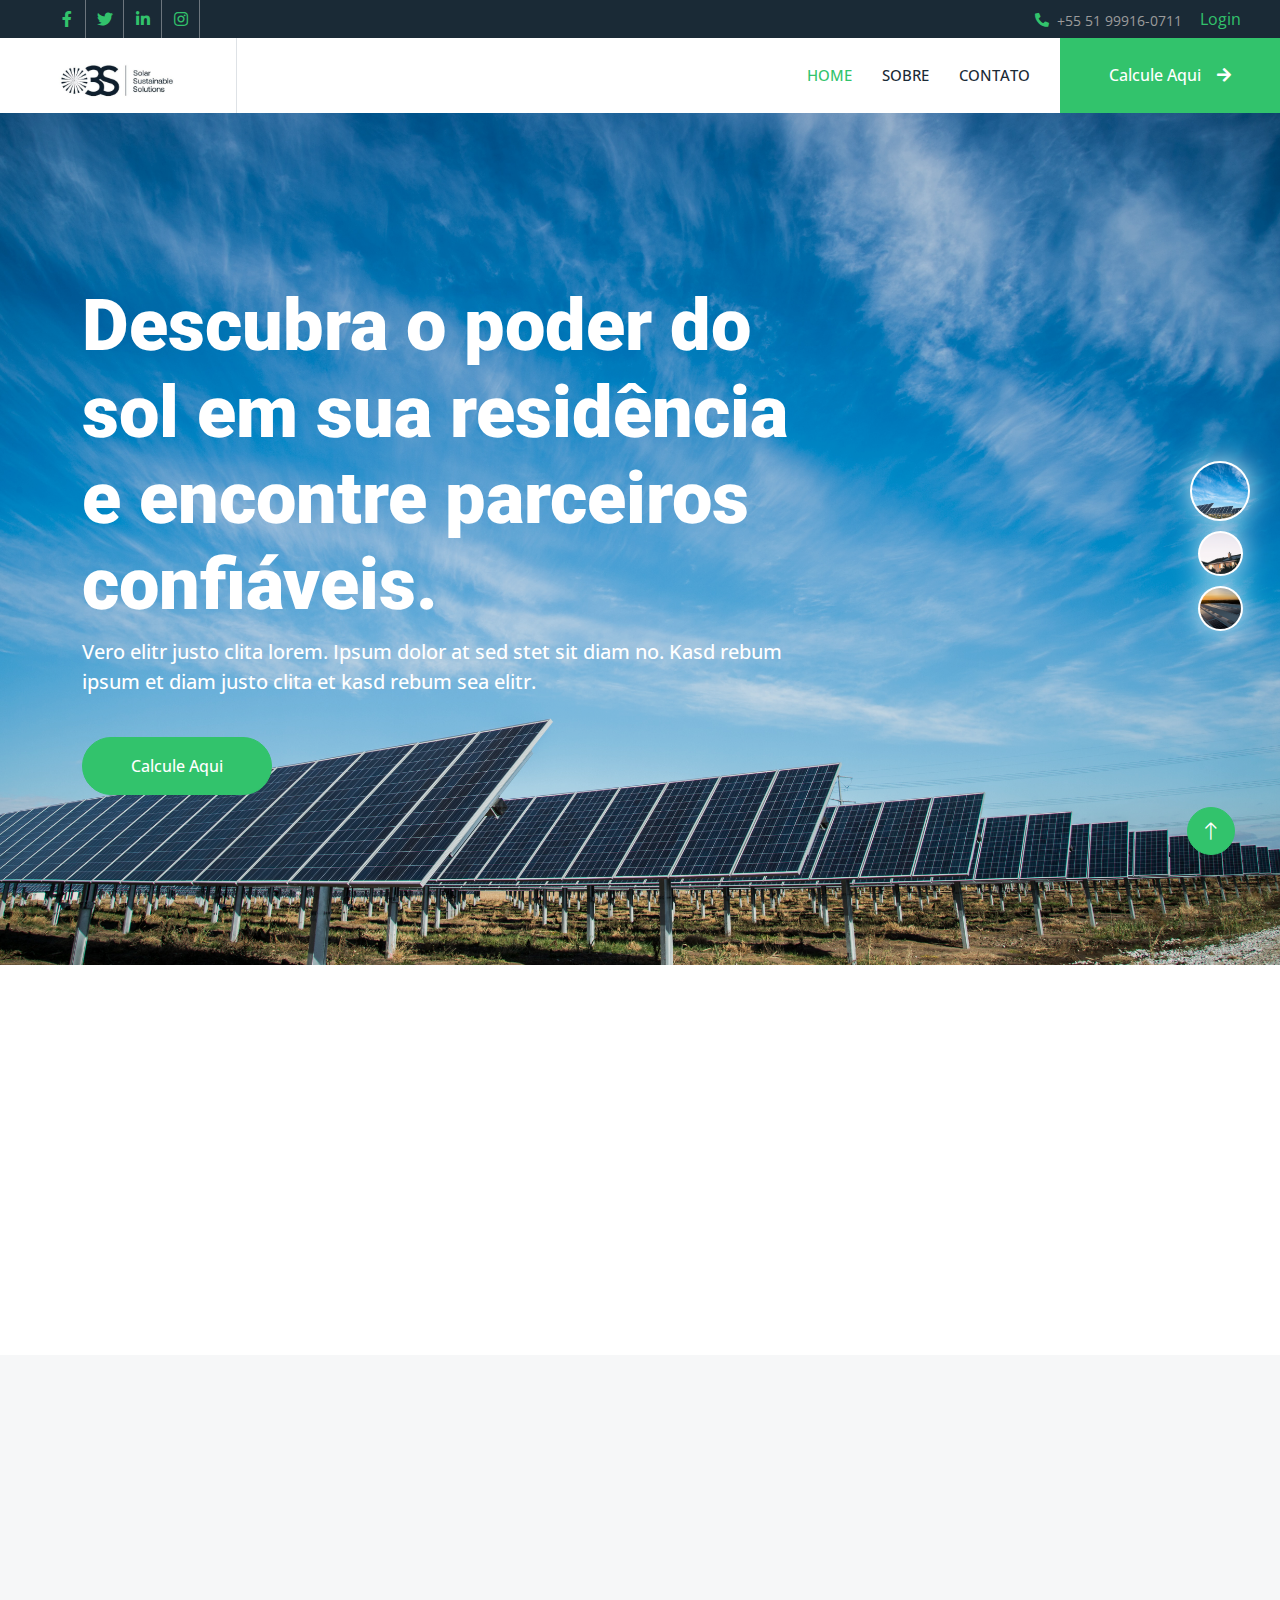
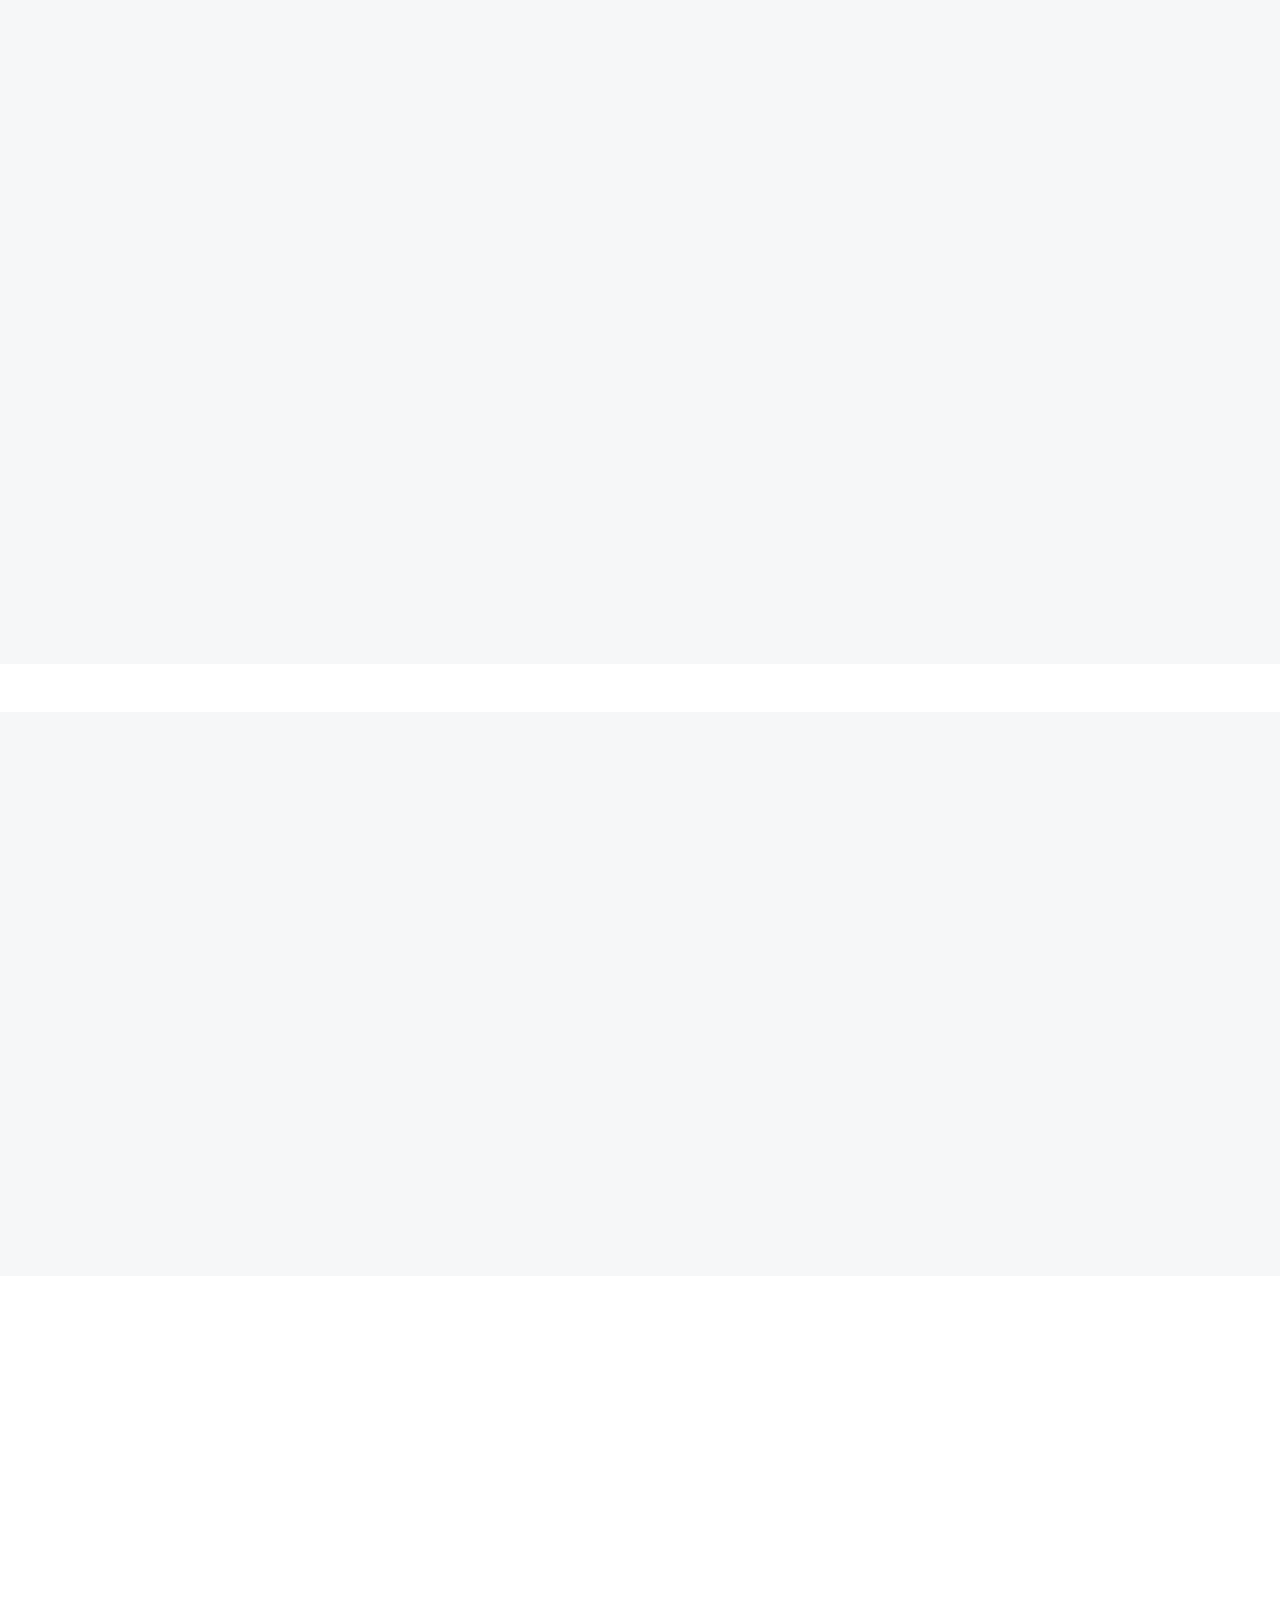
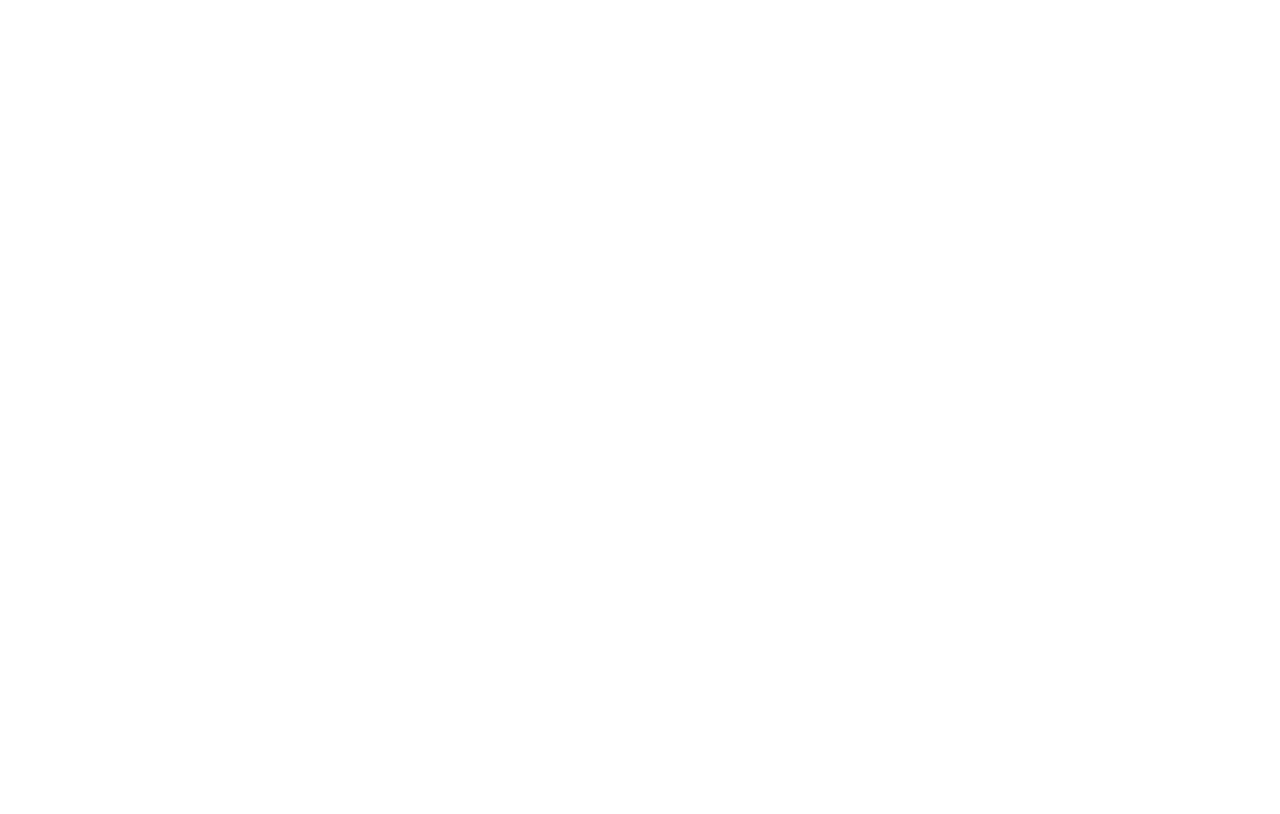
==== commit 93af404d: "Versão 2" ====
--- a/index.html
+++ b/index.html
@@ -70,7 +70,6 @@
     <!-- Navbar Start -->
     <nav class="navbar navbar-expand-lg bg-white navbar-light sticky-top p-0">
         <a href="index.html" class="navbar-brand d-flex align-items-center border-end px-4 px-lg-5">
-            <!-- <h2 class="m-0 text-primary">3S</h2> -->
             <img src="img/logo.png" alt="Logo 3S" height="80%">
         </a>
         <button type="button" class="navbar-toggler me-4" data-bs-toggle="collapse" data-bs-target="#navbarCollapse">
@@ -80,18 +79,7 @@
             <div class="navbar-nav ms-auto p-4 p-lg-0">
                 <a href="index.html" class="nav-item nav-link active">Home</a>
                 <a href="about.html" class="nav-item nav-link">Sobre</a>
-                <!-- <a href="service.html" class="nav-item nav-link">Service</a> -->
-                <!-- <a href="project.html" class="nav-item nav-link">Project</a> -->
-                <!-- <div class="nav-item dropdown">
-                    <a href="#" class="nav-link dropdown-toggle" data-bs-toggle="dropdown">Pages</a>
-                    <div class="dropdown-menu bg-light m-0">
-                        <a href="feature.html" class="dropdown-item">Feature</a>
-                        <a href="quote.html" class="dropdown-item">Free Quote</a>
-                        <a href="team.html" class="dropdown-item">Our Team</a>
-                        <a href="testimonial.html" class="dropdown-item">Testimonial</a>
-                        <a href="404.html" class="dropdown-item">404 Page</a>
-                    </div>
-                </div> -->
+
                 <a href="contact.html" class="nav-item nav-link">Contato</a>
             </div>
             <a href="calc.html" class="btn btn-primary rounded-0 py-4 px-lg-5 d-none d-lg-block">Calcule Aqui<i class="fa fa-arrow-right ms-3"></i></a>
@@ -231,99 +219,6 @@
     </div>
     <!-- About End -->
 
-
-    <!-- Service Start -->
-    <!-- <div class="container-xxl py-5">
-        <div class="container">
-            <div class="text-center mx-auto mb-5 wow fadeInUp" data-wow-delay="0.1s" style="max-width: 600px;">
-                <h6 class="text-primary">Nossos Serviços</h6>
-                <h1 class="mb-4">We Are Pioneers In The World Of Renewable Energy</h1>
-            </div>
-            <div class="row g-4">
-                <div class="col-md-6 col-lg-4 wow fadeInUp" data-wow-delay="0.1s">
-                    <div class="service-item rounded overflow-hidden">
-                        <img class="img-fluid" src="img/img-600x400-1.jpg" alt="">
-                        <div class="position-relative p-4 pt-0">
-                            <div class="service-icon">
-                                <i class="fa fa-solar-panel fa-3x"></i>
-                            </div>
-                            <h4 class="mb-3">Solar Panels</h4>
-                            <p>Stet stet justo dolor sed duo. Ut clita sea sit ipsum diam lorem diam.</p>
-                            <a class="small fw-medium" href="">Read More<i class="fa fa-arrow-right ms-2"></i></a>
-                        </div>
-                    </div>
-                </div>
-                <div class="col-md-6 col-lg-4 wow fadeInUp" data-wow-delay="0.3s">
-                    <div class="service-item rounded overflow-hidden">
-                        <img class="img-fluid" src="img/img-600x400-2.jpg" alt="">
-                        <div class="position-relative p-4 pt-0">
-                            <div class="service-icon">
-                                <i class="fa fa-wind fa-3x"></i>
-                            </div>
-                            <h4 class="mb-3">Wind Turbines</h4>
-                            <p>Stet stet justo dolor sed duo. Ut clita sea sit ipsum diam lorem diam.</p>
-                            <a class="small fw-medium" href="">Read More<i class="fa fa-arrow-right ms-2"></i></a>
-                        </div>
-                    </div>
-                </div>
-                <div class="col-md-6 col-lg-4 wow fadeInUp" data-wow-delay="0.5s">
-                    <div class="service-item rounded overflow-hidden">
-                        <img class="img-fluid" src="img/img-600x400-3.jpg" alt="">
-                        <div class="position-relative p-4 pt-0">
-                            <div class="service-icon">
-                                <i class="fa fa-lightbulb fa-3x"></i>
-                            </div>
-                            <h4 class="mb-3">Hydropower Plants</h4>
-                            <p>Stet stet justo dolor sed duo. Ut clita sea sit ipsum diam lorem diam.</p>
-                            <a class="small fw-medium" href="">Read More<i class="fa fa-arrow-right ms-2"></i></a>
-                        </div>
-                    </div>
-                </div>
-                <div class="col-md-6 col-lg-4 wow fadeInUp" data-wow-delay="0.1s">
-                    <div class="service-item rounded overflow-hidden">
-                        <img class="img-fluid" src="img/img-600x400-4.jpg" alt="">
-                        <div class="position-relative p-4 pt-0">
-                            <div class="service-icon">
-                                <i class="fa fa-solar-panel fa-3x"></i>
-                            </div>
-                            <h4 class="mb-3">Solar Panels</h4>
-                            <p>Stet stet justo dolor sed duo. Ut clita sea sit ipsum diam lorem diam.</p>
-                            <a class="small fw-medium" href="">Read More<i class="fa fa-arrow-right ms-2"></i></a>
-                        </div>
-                    </div>
-                </div>
-                <div class="col-md-6 col-lg-4 wow fadeInUp" data-wow-delay="0.3s">
-                    <div class="service-item rounded overflow-hidden">
-                        <img class="img-fluid" src="img/img-600x400-5.jpg" alt="">
-                        <div class="position-relative p-4 pt-0">
-                            <div class="service-icon">
-                                <i class="fa fa-wind fa-3x"></i>
-                            </div>
-                            <h4 class="mb-3">Wind Turbines</h4>
-                            <p>Stet stet justo dolor sed duo. Ut clita sea sit ipsum diam lorem diam.</p>
-                            <a class="small fw-medium" href="">Read More<i class="fa fa-arrow-right ms-2"></i></a>
-                        </div>
-                    </div>
-                </div>
-                <div class="col-md-6 col-lg-4 wow fadeInUp" data-wow-delay="0.5s">
-                    <div class="service-item rounded overflow-hidden">
-                        <img class="img-fluid" src="img/img-600x400-6.jpg" alt="">
-                        <div class="position-relative p-4 pt-0">
-                            <div class="service-icon">
-                                <i class="fa fa-lightbulb fa-3x"></i>
-                            </div>
-                            <h4 class="mb-3">Hydropower Plants</h4>
-                            <p>Stet stet justo dolor sed duo. Ut clita sea sit ipsum diam lorem diam.</p>
-                            <a class="small fw-medium" href="">Read More<i class="fa fa-arrow-right ms-2"></i></a>
-                        </div>
-                    </div>
-                </div>
-            </div>
-        </div>
-    </div> -->
-    <!-- Service End -->
-
-
     <!-- Feature Start -->
     <div class="container-fluid bg-light overflow-hidden my-5 px-lg-0">
         <div class="container feature px-lg-0">
@@ -331,7 +226,7 @@
                 <div class="col-lg-6 feature-text py-5 wow fadeIn" data-wow-delay="0.1s">
                     <div class="p-lg-5 ps-lg-0">
                         <h6 class="text-primary">Por que escolher a 3S?</h6>
-                        <h1 class="mb-4">Complete Commercial & Residential Solar Systems</h1>
+                        <h1 class="mb-4">Soluções completas em Energia Solar</h1>
                         <p class="mb-4 pb-2">Tempor erat elitr rebum at clita. Diam dolor diam ipsum sit. Aliqu diam amet diam et eos. Clita erat ipsum et lorem et sit, sed stet lorem sit clita duo justo erat amet</p>
                         <div class="row g-4">
                             <div class="col-6">
@@ -390,226 +285,6 @@
         </div>
     </div>
     <!-- Feature End -->
-
-
-    <!-- Projects Start -->
-    <!-- <div class="container-xxl py-5">
-        <div class="container">
-            <div class="text-center mx-auto mb-5 wow fadeInUp" data-wow-delay="0.1s" style="max-width: 600px;">
-                <h6 class="text-primary">Our Projects</h6>
-                <h1 class="mb-4">Visit Our Latest Solar And Renewable Energy Projects</h1>
-            </div>
-            <div class="row mt-n2 wow fadeInUp" data-wow-delay="0.3s">
-                <div class="col-12 text-center">
-                    <ul class="list-inline mb-5" id="portfolio-flters">
-                        <li class="mx-2 active" data-filter="*">All</li>
-                        <li class="mx-2" data-filter=".first">Solar Panels</li>
-                        <li class="mx-2" data-filter=".second">Wind Turbines</li>
-                        <li class="mx-2" data-filter=".third">Hydropower Plants</li>
-                    </ul>
-                </div>
-            </div>
-            <div class="row g-4 portfolio-container wow fadeInUp" data-wow-delay="0.5s">
-                <div class="col-lg-4 col-md-6 portfolio-item first">
-                    <div class="portfolio-img rounded overflow-hidden">
-                        <img class="img-fluid" src="img/img-600x400-6.jpg" alt="">
-                        <div class="portfolio-btn">
-                            <a class="btn btn-lg-square btn-outline-light rounded-circle mx-1" href="img/img-600x400-6.jpg" data-lightbox="portfolio"><i class="fa fa-eye"></i></a>
-                            <a class="btn btn-lg-square btn-outline-light rounded-circle mx-1" href=""><i class="fa fa-link"></i></a>
-                        </div>
-                    </div>
-                    <div class="pt-3">
-                        <p class="text-primary mb-0">Solar Panels</p>
-                        <hr class="text-primary w-25 my-2">
-                        <h5 class="lh-base">We Are pioneers of solar & renewable energy industry</h5>
-                    </div>
-                </div>
-                <div class="col-lg-4 col-md-6 portfolio-item second">
-                    <div class="portfolio-img rounded overflow-hidden">
-                        <img class="img-fluid" src="img/img-600x400-5.jpg" alt="">
-                        <div class="portfolio-btn">
-                            <a class="btn btn-lg-square btn-outline-light rounded-circle mx-1" href="img/img-600x400-5.jpg" data-lightbox="portfolio"><i class="fa fa-eye"></i></a>
-                            <a class="btn btn-lg-square btn-outline-light rounded-circle mx-1" href=""><i class="fa fa-link"></i></a>
-                        </div>
-                    </div>
-                    <div class="pt-3">
-                        <p class="text-primary mb-0">Wind Turbines</p>
-                        <hr class="text-primary w-25 my-2">
-                        <h5 class="lh-base">We Are pioneers of solar & renewable energy industry</h5>
-                    </div>
-                </div>
-                <div class="col-lg-4 col-md-6 portfolio-item third">
-                    <div class="portfolio-img rounded overflow-hidden">
-                        <img class="img-fluid" src="img/img-600x400-4.jpg" alt="">
-                        <div class="portfolio-btn">
-                            <a class="btn btn-lg-square btn-outline-light rounded-circle mx-1" href="img/img-600x400-4.jpg" data-lightbox="portfolio"><i class="fa fa-eye"></i></a>
-                            <a class="btn btn-lg-square btn-outline-light rounded-circle mx-1" href=""><i class="fa fa-link"></i></a>
-                        </div>
-                    </div>
-                    <div class="pt-3">
-                        <p class="text-primary mb-0">Hydropower Plants</p>
-                        <hr class="text-primary w-25 my-2">
-                        <h5 class="lh-base">We Are pioneers of solar & renewable energy industry</h5>
-                    </div>
-                </div>
-                <div class="col-lg-4 col-md-6 portfolio-item first">
-                    <div class="portfolio-img rounded overflow-hidden">
-                        <img class="img-fluid" src="img/img-600x400-3.jpg" alt="">
-                        <div class="portfolio-btn">
-                            <a class="btn btn-lg-square btn-outline-light rounded-circle mx-1" href="img/img-600x400-3.jpg" data-lightbox="portfolio"><i class="fa fa-eye"></i></a>
-                            <a class="btn btn-lg-square btn-outline-light rounded-circle mx-1" href=""><i class="fa fa-link"></i></a>
-                        </div>
-                    </div>
-                    <div class="pt-3">
-                        <p class="text-primary mb-0">Solar Panels</p>
-                        <hr class="text-primary w-25 my-2">
-                        <h5 class="lh-base">We Are pioneers of solar & renewable energy industry</h5>
-                    </div>
-                </div>
-                <div class="col-lg-4 col-md-6 portfolio-item second">
-                    <div class="portfolio-img rounded overflow-hidden">
-                        <img class="img-fluid" src="img/img-600x400-2.jpg" alt="">
-                        <div class="portfolio-btn">
-                            <a class="btn btn-lg-square btn-outline-light rounded-circle mx-1" href="img/img-600x400-2.jpg" data-lightbox="portfolio"><i class="fa fa-eye"></i></a>
-                            <a class="btn btn-lg-square btn-outline-light rounded-circle mx-1" href=""><i class="fa fa-link"></i></a>
-                        </div>
-                    </div>
-                    <div class="pt-3">
-                        <p class="text-primary mb-0">Wind Turbines</p>
-                        <hr class="text-primary w-25 my-2">
-                        <h5 class="lh-base">We Are pioneers of solar & renewable energy industry</h5>
-                    </div>
-                </div>
-                <div class="col-lg-4 col-md-6 portfolio-item third">
-                    <div class="portfolio-img rounded overflow-hidden">
-                        <img class="img-fluid" src="img/img-600x400-1.jpg" alt="">
-                        <div class="portfolio-btn">
-                            <a class="btn btn-lg-square btn-outline-light rounded-circle mx-1" href="img/img-600x400-1.jpg" data-lightbox="portfolio"><i class="fa fa-eye"></i></a>
-                            <a class="btn btn-lg-square btn-outline-light rounded-circle mx-1" href=""><i class="fa fa-link"></i></a>
-                        </div>
-                    </div>
-                    <div class="pt-3">
-                        <p class="text-primary mb-0">Hydropower Plants</p>
-                        <hr class="text-primary w-25 my-2">
-                        <h5 class="lh-base">We Are pioneers of solar & renewable energy industry</h5>
-                    </div>
-                </div>
-            </div>
-        </div>
-    </div> -->
-    <!-- Projects End -->
-
-
-    <!-- Quote Start -->
-    <!-- <div class="container-fluid bg-light overflow-hidden my-5 px-lg-0">
-        <div class="container quote px-lg-0">
-            <div class="row g-0 mx-lg-0">
-                <div class="col-lg-6 ps-lg-0 wow fadeIn" data-wow-delay="0.1s" style="min-height: 400px;">
-                    <div class="position-relative h-100">
-                        <img class="position-absolute img-fluid w-100 h-100" src="img/quote.jpg" style="object-fit: cover;" alt="">
-                    </div>
-                </div>
-                <div class="col-lg-6 quote-text py-5 wow fadeIn" data-wow-delay="0.5s">
-                    <div class="p-lg-5 pe-lg-0">
-                        <h6 class="text-primary">Free Quote</h6>
-                        <h1 class="mb-4">Get A Free Quote</h1>
-                        <p class="mb-4 pb-2">Tempor erat elitr rebum at clita. Diam dolor diam ipsum sit. Aliqu diam amet diam et eos. Clita erat ipsum et lorem et sit, sed stet lorem sit clita duo justo erat amet</p>
-                        <form>
-                            <div class="row g-3">
-                                <div class="col-12 col-sm-6">
-                                    <input type="text" class="form-control border-0" placeholder="Your Name" style="height: 55px;">
-                                </div>
-                                <div class="col-12 col-sm-6">
-                                    <input type="email" class="form-control border-0" placeholder="Your Email" style="height: 55px;">
-                                </div>
-                                <div class="col-12 col-sm-6">
-                                    <input type="text" class="form-control border-0" placeholder="Your Mobile" style="height: 55px;">
-                                </div>
-                                <div class="col-12 col-sm-6">
-                                    <select class="form-select border-0" style="height: 55px;">
-                                        <option selected>Select A Service</option>
-                                        <option value="1">Service 1</option>
-                                        <option value="2">Service 2</option>
-                                        <option value="3">Service 3</option>
-                                    </select>
-                                </div>
-                                <div class="col-12">
-                                    <textarea class="form-control border-0" placeholder="Special Note"></textarea>
-                                </div>
-                                <div class="col-12">
-                                    <button class="btn btn-primary rounded-pill py-3 px-5" type="submit">Submit</button>
-                                </div>
-                            </div>
-                        </form>
-                    </div>
-                </div>
-            </div>
-        </div>
-    </div> -->
-    <!-- Quote End -->
-
-
-    <!-- Team Start -->
-    <!-- <div class="container-xxl py-5">
-        <div class="container">
-            <div class="text-center mx-auto mb-5 wow fadeInUp" data-wow-delay="0.1s" style="max-width: 600px;">
-                <h6 class="text-primary">Team Member</h6>
-                <h1 class="mb-4">Experienced Team Members</h1>
-            </div>
-            <div class="row g-4">
-                <div class="col-lg-4 col-md-6 wow fadeInUp" data-wow-delay="0.1s">
-                    <div class="team-item rounded overflow-hidden">
-                        <div class="d-flex">
-                            <img class="img-fluid w-75" src="img/team-1.jpg" alt="">
-                            <div class="team-social w-25">
-                                <a class="btn btn-lg-square btn-outline-primary rounded-circle mt-3" href=""><i class="fab fa-facebook-f"></i></a>
-                                <a class="btn btn-lg-square btn-outline-primary rounded-circle mt-3" href=""><i class="fab fa-twitter"></i></a>
-                                <a class="btn btn-lg-square btn-outline-primary rounded-circle mt-3" href=""><i class="fab fa-instagram"></i></a>
-                            </div>
-                        </div>
-                        <div class="p-4">
-                            <h5>Full Name</h5>
-                            <span>Designation</span>
-                        </div>
-                    </div>
-                </div>
-                <div class="col-lg-4 col-md-6 wow fadeInUp" data-wow-delay="0.3s">
-                    <div class="team-item rounded overflow-hidden">
-                        <div class="d-flex">
-                            <img class="img-fluid w-75" src="img/team-2.jpg" alt="">
-                            <div class="team-social w-25">
-                                <a class="btn btn-lg-square btn-outline-primary rounded-circle mt-3" href=""><i class="fab fa-facebook-f"></i></a>
-                                <a class="btn btn-lg-square btn-outline-primary rounded-circle mt-3" href=""><i class="fab fa-twitter"></i></a>
-                                <a class="btn btn-lg-square btn-outline-primary rounded-circle mt-3" href=""><i class="fab fa-instagram"></i></a>
-                            </div>
-                        </div>
-                        <div class="p-4">
-                            <h5>Full Name</h5>
-                            <span>Designation</span>
-                        </div>
-                    </div>
-                </div>
-                <div class="col-lg-4 col-md-6 wow fadeInUp" data-wow-delay="0.5s">
-                    <div class="team-item rounded overflow-hidden">
-                        <div class="d-flex">
-                            <img class="img-fluid w-75" src="img/team-3.jpg" alt="">
-                            <div class="team-social w-25">
-                                <a class="btn btn-lg-square btn-outline-primary rounded-circle mt-3" href=""><i class="fab fa-facebook-f"></i></a>
-                                <a class="btn btn-lg-square btn-outline-primary rounded-circle mt-3" href=""><i class="fab fa-twitter"></i></a>
-                                <a class="btn btn-lg-square btn-outline-primary rounded-circle mt-3" href=""><i class="fab fa-instagram"></i></a>
-                            </div>
-                        </div>
-                        <div class="p-4">
-                            <h5>Full Name</h5>
-                            <span>Designation</span>
-                        </div>
-                    </div>
-                </div>
-            </div>
-        </div>
-    </div> -->
-    <!-- Team End -->
-
 
     <!-- Testimonial Start -->
     <div class="container-xxl py-5">
@@ -685,36 +360,9 @@
                     <a class="btn btn-link" href="">Sobre</a>
                     <a class="btn btn-link" href="">Contato</a>
                 </div>
+                <div class="col-lg-3 col-md-6">                    
+                </div>
                 <div class="col-lg-3 col-md-6">
-                    <!-- <h5 class="text-white mb-4">Project Gallery</h5>
-                    <div class="row g-2">
-                        <div class="col-4">
-                            <img class="img-fluid rounded" src="img/gallery-1.jpg" alt="">
-                        </div>
-                        <div class="col-4">
-                            <img class="img-fluid rounded" src="img/gallery-2.jpg" alt="">
-                        </div>
-                        <div class="col-4">
-                            <img class="img-fluid rounded" src="img/gallery-3.jpg" alt="">
-                        </div>
-                        <div class="col-4">
-                            <img class="img-fluid rounded" src="img/gallery-4.jpg" alt="">
-                        </div>
-                        <div class="col-4">
-                            <img class="img-fluid rounded" src="img/gallery-5.jpg" alt="">
-                        </div>
-                        <div class="col-4">
-                            <img class="img-fluid rounded" src="img/gallery-6.jpg" alt="">
-                        </div>
-                    </div> -->
-                </div>
-                <div class="col-lg-3 col-md-6">
-                    <!-- <h5 class="text-white mb-4">Newsletter</h5>
-                    <p>Dolor amet sit justo amet elitr clita ipsum elitr est.</p>
-                    <div class="position-relative mx-auto" style="max-width: 400px;">
-                        <input class="form-control border-0 w-100 py-3 ps-4 pe-5" type="text" placeholder="Your email">
-                        <button type="button" class="btn btn-primary py-2 position-absolute top-0 end-0 mt-2 me-2">SignUp</button>
-                    </div> -->
                 </div>
             </div>
         </div>
@@ -725,7 +373,6 @@
                         &copy; <a href="https://energia3s.com.br/">3S Solar Sustainable Solutions</a>, All Right Reserved.
                     </div>
                     <div class="col-md-6 text-center text-md-end">
-                        <!--/*** This template is free as long as you keep the footer author’s credit link/attribution link/backlink. If you'd like to use the template without the footer author’s credit link/attribution link/backlink, you can purchase the Credit Removal License from "https://htmlcodex.com/credit-removal". Thank you for your support. ***/-->
                         Designed By <a href="https://felipezeiser.com">FAZ Tecnologia Ltda</a>
                     </div>
                 </div>
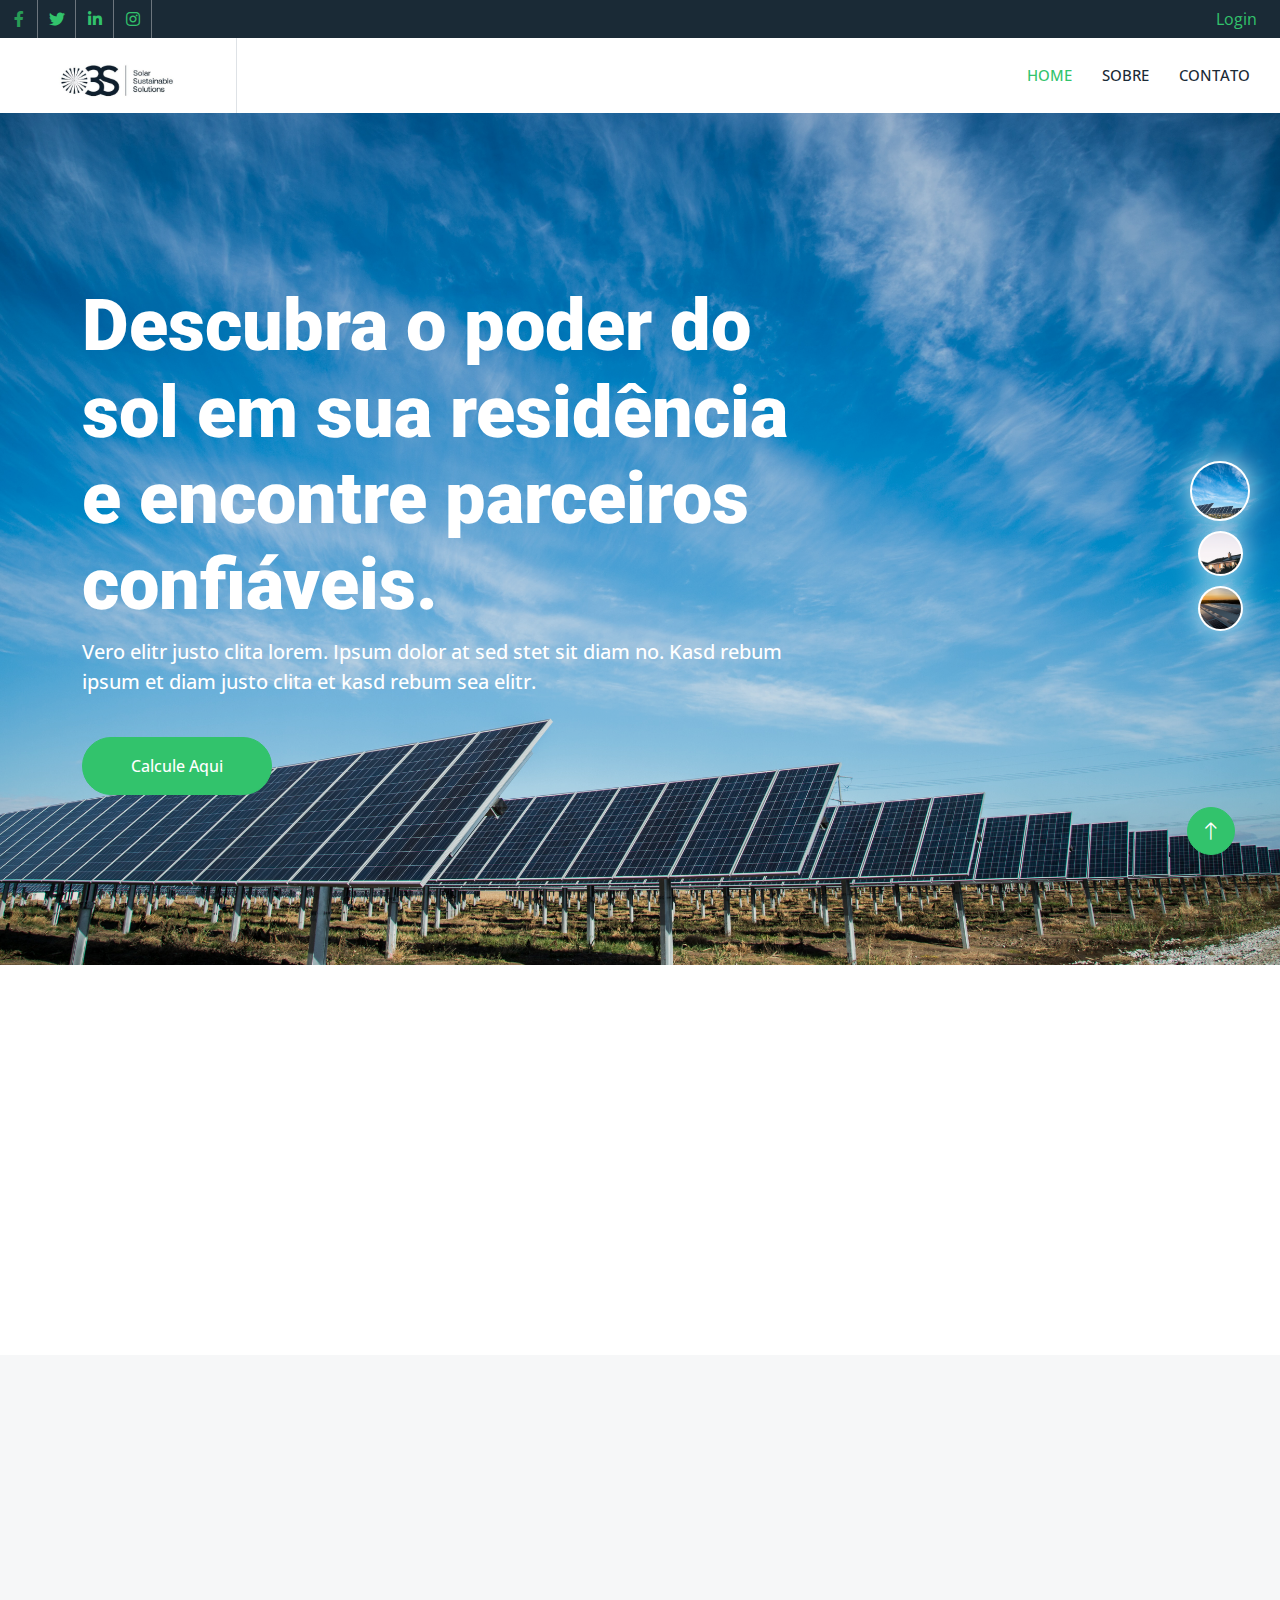
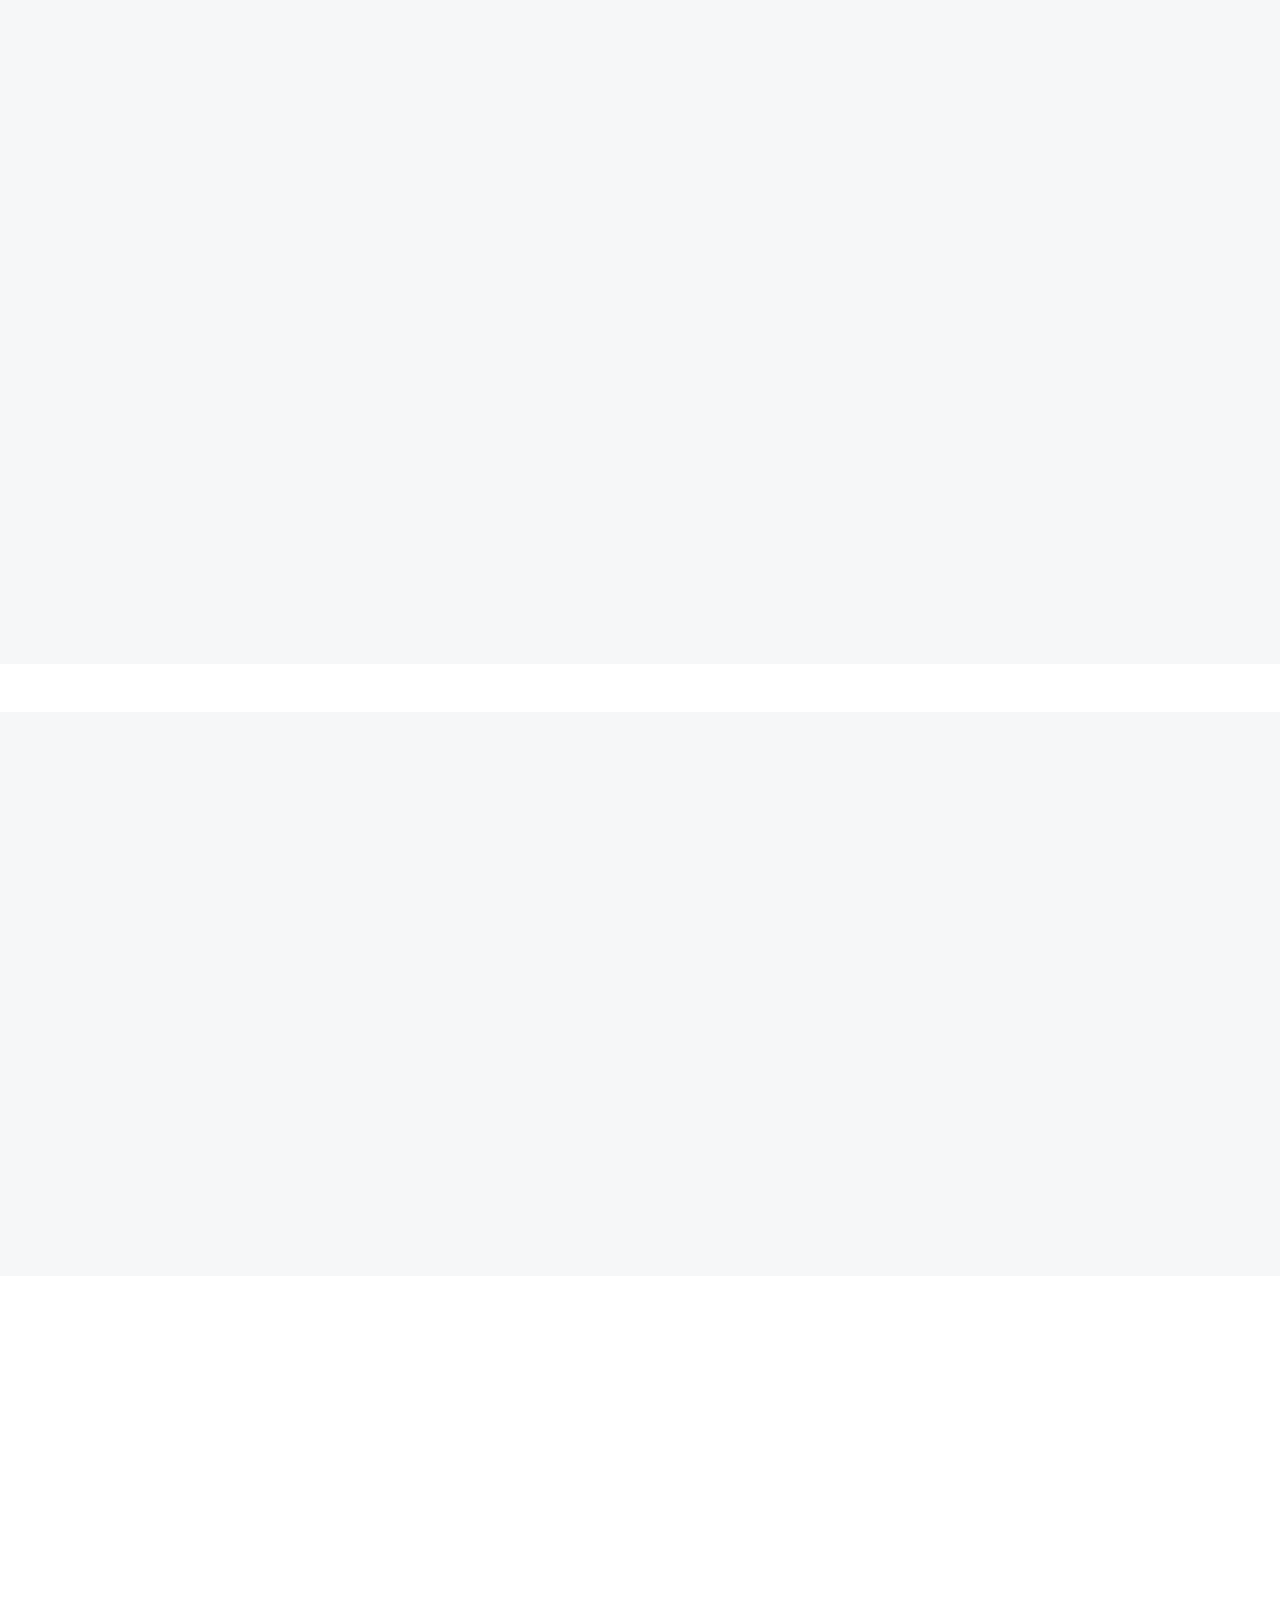
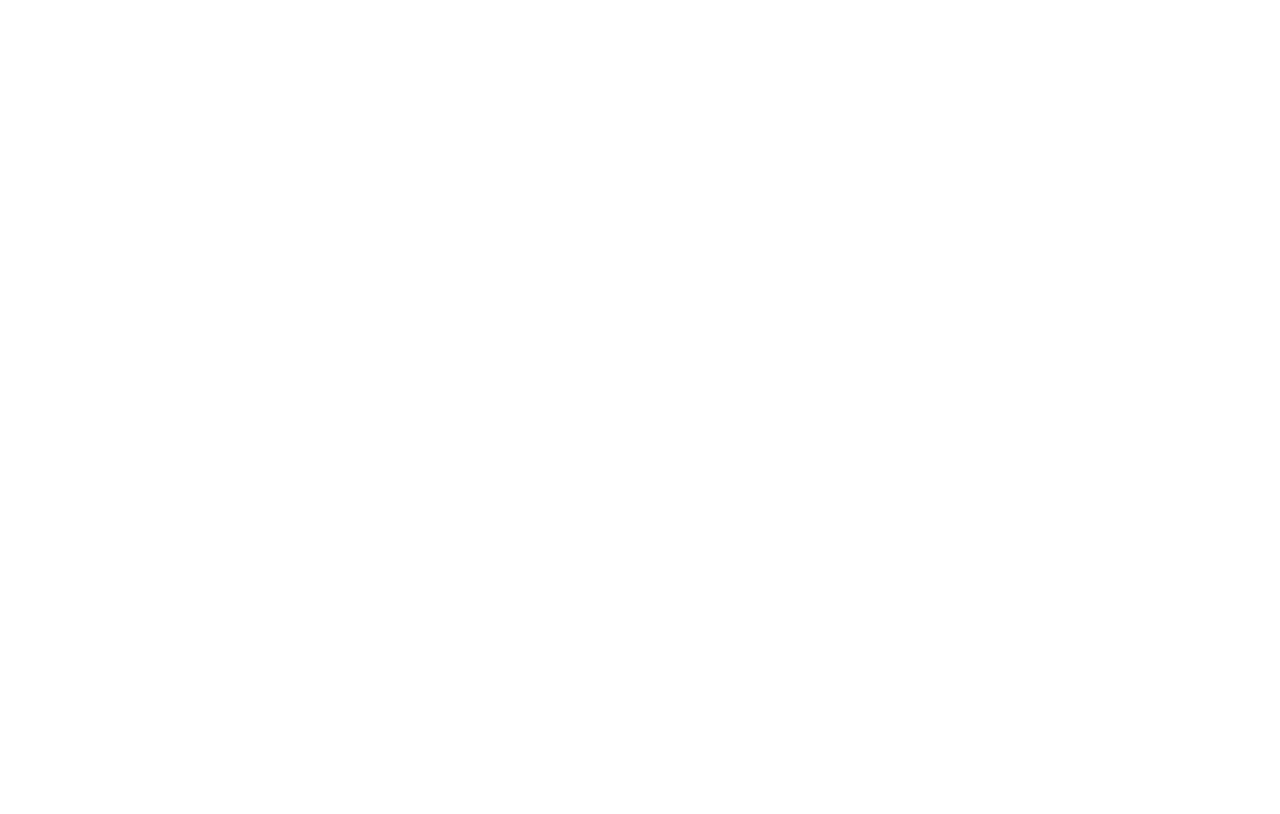
==== commit 35f241e4: "Versão 3" ====
--- a/index.html
+++ b/index.html
@@ -44,8 +44,8 @@
 
     <!-- Topbar Start -->
     <div class="container-fluid bg-dark p-0">
-        <div class="row gx-0 d-none d-lg-flex">
-            <div class="col-lg-7 px-5 text-start">
+        <div class="row gx-0 d-block d-sm-flex">
+            <div class="col-sm-8 px-0 text-start">
                 <div class="h-100 d-inline-flex align-items-center me-4">
                     <a class="btn btn-square btn-link rounded-0 border-0 border-end border-secondary" href=""><i class="fab fa-facebook-f"></i></a>
                     <a class="btn btn-square btn-link rounded-0 border-0 border-end border-secondary" href=""><i class="fab fa-twitter"></i></a>
@@ -53,12 +53,8 @@
                     <a class="btn btn-square btn-link rounded-0 border-0 border-end border-secondary" href=""><i class="fab fa-instagram"></i></a>
                 </div>
             </div>
-            <div class="col-lg-5 px-5 text-end">
+            <div class="col-sm-4 px-0 text-end">
                 <div class="h-100 d-inline-flex align-items-center me-4">
-                    <small class="fa fa-phone-alt text-primary me-2"></small>
-                    <small>+55 51 99916-0711</small>
-                </div>
-                <div class="h-100 d-inline-flex align-items-center mx-n2">
                     <a class="btn btn-square btn-link rounded-0" href="login.html">Login</a>
                 </div>
             </div>
@@ -82,7 +78,7 @@
 
                 <a href="contact.html" class="nav-item nav-link">Contato</a>
             </div>
-            <a href="calc.html" class="btn btn-primary rounded-0 py-4 px-lg-5 d-none d-lg-block">Calcule Aqui<i class="fa fa-arrow-right ms-3"></i></a>
+            <a href="calc.html" class="btn btn-primary rounded-0 px-4 px-lg-5 d-none d-xs-block">Calcule Aqui<i class="fa fa-arrow-right ms-3"></i></a>
         </div>
     </nav>
     <!-- Navbar End -->
@@ -99,7 +95,7 @@
                             <div class="col-10 col-lg-8">
                                 <h1 class="display-2 text-white animated slideInDown">Descubra o poder do sol em sua residência e encontre parceiros confiáveis.</h1>
                                 <p class="fs-5 fw-medium text-white mb-4 pb-3">Vero elitr justo clita lorem. Ipsum dolor at sed stet sit diam no. Kasd rebum ipsum et diam justo clita et kasd rebum sea elitr.</p>
-                                <a href="" class="btn btn-primary rounded-pill py-3 px-5 animated slideInLeft">Calcule Aqui</a>
+                                <a href="calc.html" class="btn btn-primary rounded-pill py-3 px-5 animated slideInLeft">Calcule Aqui</a>
                             </div>
                         </div>
                     </div>
@@ -113,7 +109,7 @@
                             <div class="col-10 col-lg-8">
                                 <h1 class="display-2 text-white animated slideInDown">Descubra o poder do sol em sua residência e encontre parceiros confiáveis.</h1>
                                 <p class="fs-5 fw-medium text-white mb-4 pb-3">Vero elitr justo clita lorem. Ipsum dolor at sed stet sit diam no. Kasd rebum ipsum et diam justo clita et kasd rebum sea elitr.</p>
-                                <a href="" class="btn btn-primary rounded-pill py-3 px-5 animated slideInLeft">Calcule Aqui</a>
+                                <a href="calc.html" class="btn btn-primary rounded-pill py-3 px-5 animated slideInLeft">Calcule Aqui</a>
                             </div>
                         </div>
                     </div>
@@ -127,7 +123,7 @@
                             <div class="col-10 col-lg-8">
                                 <h1 class="display-2 text-white animated slideInDown">Descubra o poder do sol em sua residência e encontre parceiros confiáveis.</h1>
                                 <p class="fs-5 fw-medium text-white mb-4 pb-3">Vero elitr justo clita lorem. Ipsum dolor at sed stet sit diam no. Kasd rebum ipsum et diam justo clita et kasd rebum sea elitr.</p>
-                                <a href="" class="btn btn-primary rounded-pill py-3 px-5 animated slideInLeft">Calcule Aqui</a>
+                                <a href="calc.html" class="btn btn-primary rounded-pill py-3 px-5 animated slideInLeft">Calcule Aqui</a>
                             </div>
                         </div>
                     </div>
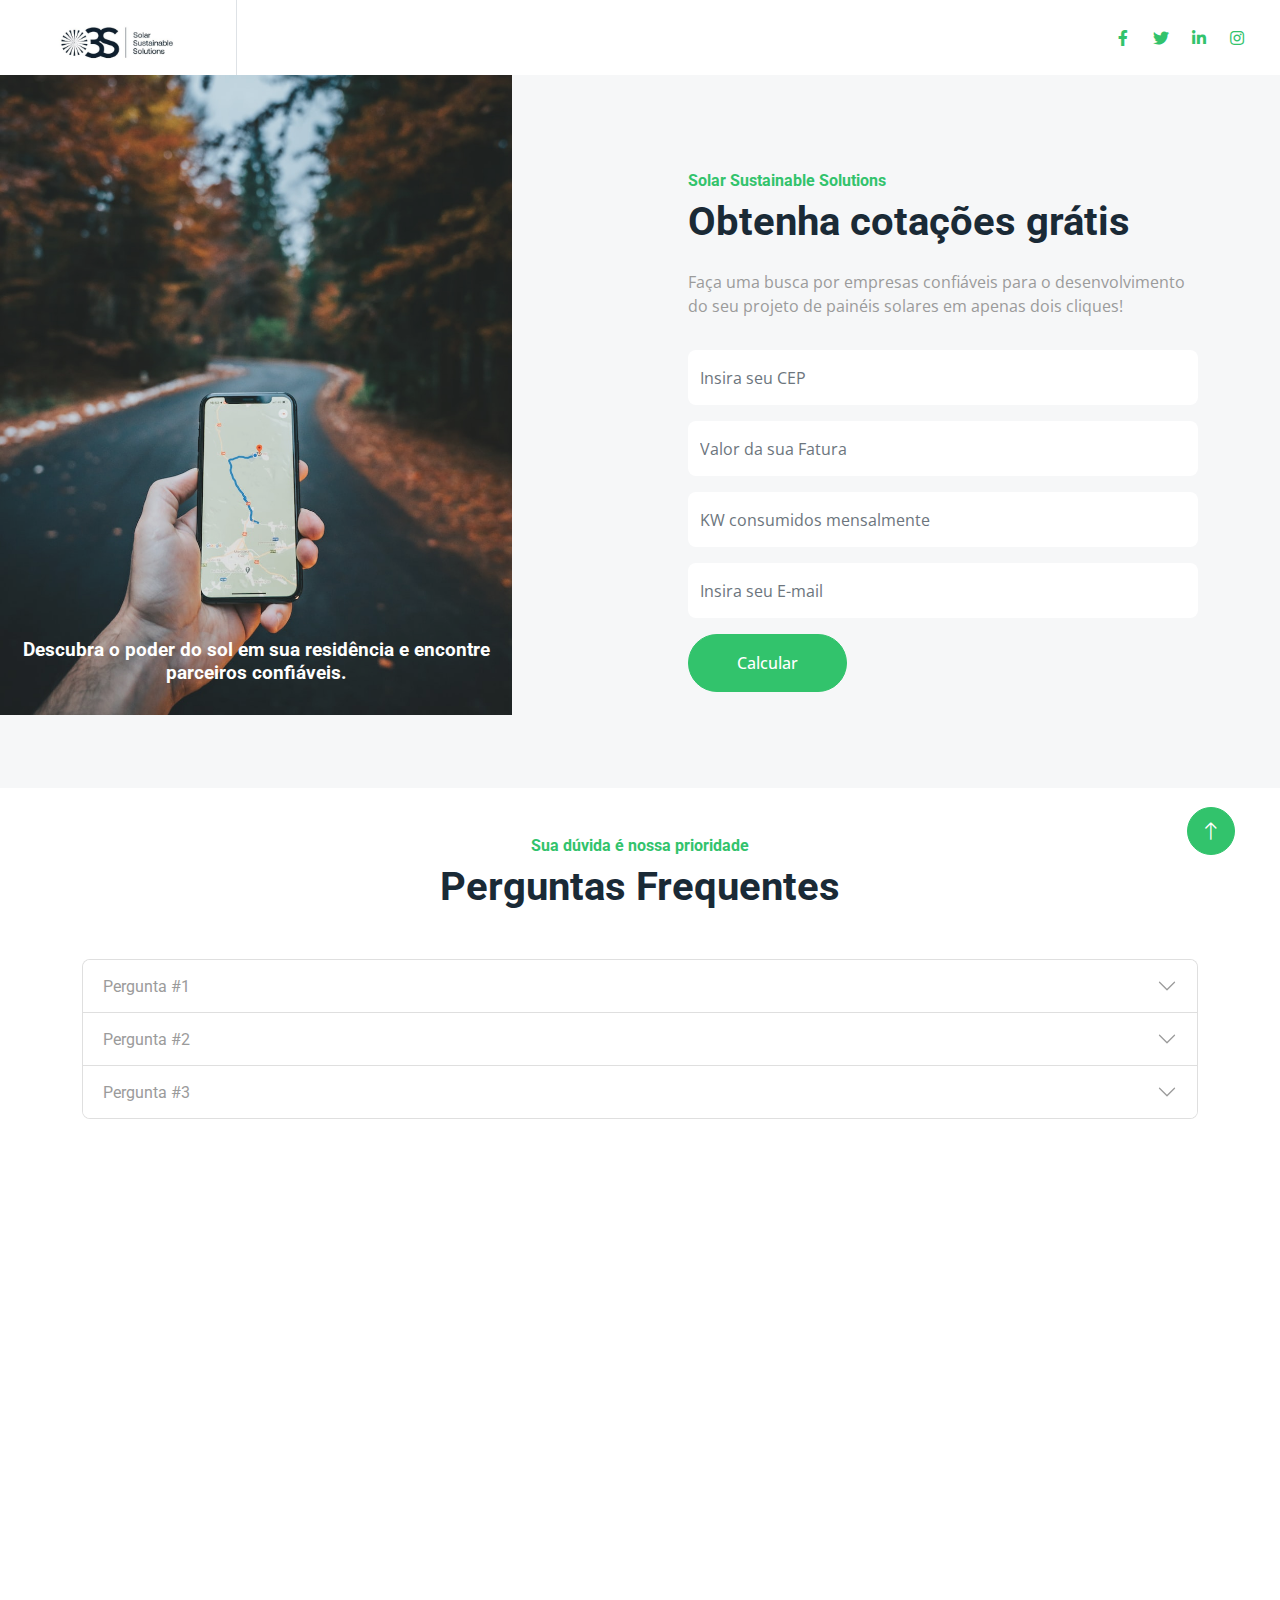
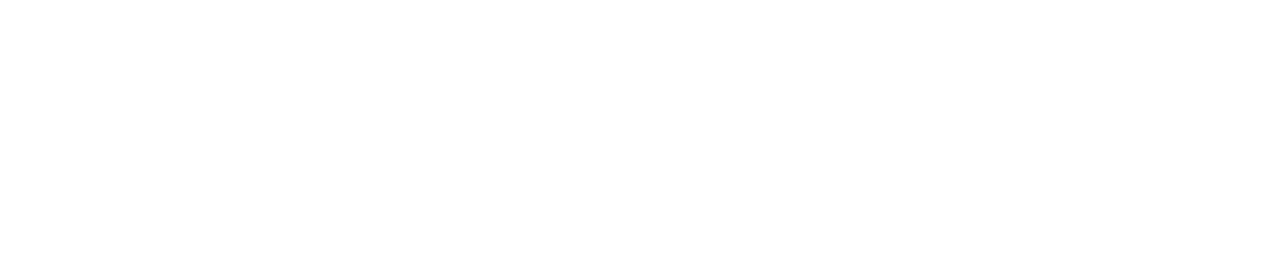
==== commit a9f98a64: "Versão 2" ====
--- a/index.html
+++ b/index.html
@@ -43,7 +43,7 @@
 
 
     <!-- Topbar Start -->
-    <div class="container-fluid bg-dark p-0">
+    <!-- <div class="container-fluid bg-dark p-0">
         <div class="row gx-0 d-block d-sm-flex">
             <div class="col-sm-8 px-0 text-start">
                 <div class="h-100 d-inline-flex align-items-center me-4">
@@ -59,7 +59,7 @@
                 </div>
             </div>
         </div>
-    </div>
+    </div> -->
     <!-- Topbar End -->
 
 
@@ -73,69 +73,188 @@
         </button>
         <div class="collapse navbar-collapse" id="navbarCollapse">
             <div class="navbar-nav ms-auto p-4 p-lg-0">
-                <a href="index.html" class="nav-item nav-link active">Home</a>
-                <a href="about.html" class="nav-item nav-link">Sobre</a>
-
-                <a href="contact.html" class="nav-item nav-link">Contato</a>
-            </div>
-            <a href="calc.html" class="btn btn-primary rounded-0 px-4 px-lg-5 d-none d-xs-block">Calcule Aqui<i class="fa fa-arrow-right ms-3"></i></a>
+                <!-- <a href="index.html" class="nav-item nav-link active">Home</a> -->
+                <!-- <a href="about.html" class="nav-item nav-link">Sobre</a> -->
+
+                <!-- <a href="contact.html" class="nav-item nav-link">Contato</a> -->
+                <div class="h-100 d-inline-flex align-items-center me-4">
+                    <a class="btn btn-square btn-link rounded-0" href=""><i class="fab fa-facebook-f"></i></a>
+                    <a class="btn btn-square btn-link rounded-0" href=""><i class="fab fa-twitter"></i></a>
+                    <a class="btn btn-square btn-link rounded-0" href=""><i class="fab fa-linkedin-in"></i></a>
+                    <a class="btn btn-square btn-link rounded-0" href=""><i class="fab fa-instagram"></i></a>
+                </div>
+            </div>
+            <!-- <a href="calc.html" class="btn btn-primary rounded-0 px-4 px-lg-5 d-none d-xs-block">Calcule Aqui<i class="fa fa-arrow-right ms-3"></i></a> -->
         </div>
     </nav>
     <!-- Navbar End -->
 
+    <div class="container-fluid bg-light overflow-hidden px-lg-0">
+        <div class="container quote px-lg-0">
+            <div class="row g-0 mx-lg-0">
+                <div class="col-lg-6 ps-lg-0 wow fadeIn" data-wow-delay="0.1s" style="min-height: 400px;">
+                    <div class="position-relative h-100">
+                        <div class="img_covver">
+                            <img class="w-100" src="img/capa.jpeg"  alt="">
+                            <div class="mask text-light d-flex justify-content-center flex-column text-center" style="background-color: rgba(0, 0, 0, 0.5)">
+                            
+                                <h4 class="text_img_covver">Descubra o poder do sol em sua residência e encontre parceiros confiáveis.</h4>
+                            </div>
+                        </div>
+                    </div>
+                </div>
+                <div class="col-lg-6 quote-text py-5 wow fadeIn" data-wow-delay="0.5s">
+                    <div class="p-lg-5 pe-lg-0">
+                        <h6 class="text-primary">Solar Sustainable Solutions</h6>
+                        <h1 class="mb-4">Obtenha cotações grátis</h1>
+                        <p class="mb-4 pb-2">Faça uma busca por empresas confiáveis para o desenvolvimento do seu projeto de painéis solares em apenas dois cliques! </p>
+                        <form>
+                            <div class="row g-3">
+                                <div class="col-12">
+                                    <input type="text" class="form-control border-0" placeholder="Insira seu CEP" style="height: 55px;">
+                                </div>
+                                <div class="col-12">
+                                    <input type="text" class="form-control border-0" placeholder="Valor da sua Fatura" style="height: 55px;">
+                                </div>
+                                <div class="col-12">
+                                    <input type="text" class="form-control border-0" placeholder="KW consumidos mensalmente" style="height: 55px;">
+                                </div>
+                                <div class="col-12">
+                                    <input type="email" class="form-control border-0" placeholder="Insira seu E-mail" style="height: 55px;">
+                                </div>
+                                <!-- <div class="col-12 col-sm-6">
+                                    <select class="form-select border-0" style="height: 55px;">
+                                        <option selected>Select A Service</option>
+                                        <option value="1">Service 1</option>
+                                        <option value="2">Service 2</option>
+                                        <option value="3">Service 3</option>
+                                    </select>
+                                </div> -->
+                                <!-- <div class="col-12">
+                                    <textarea class="form-control border-0" placeholder="Special Note"></textarea>
+                                </div> -->
+                                <div class="col-12">
+                                    <a class="btn btn-primary rounded-pill py-3 px-5" href="calc.html">Calcular</a>
+                                </div>
+                            </div>
+                        </form>
+                    </div>
+                </div>
+            </div>
+        </div>
+    </div>
+
+    <!-- Perguntas Start -->
+    <div class="container-xxl py-5">
+        <div class="container">
+            <div class="text-center mx-auto mb-5 wow fadeInUp" data-wow-delay="0.1s" style="max-width: 600px;">
+                <h6 class="text-primary">Sua dúvida é nossa prioridade</h6>
+                <h1 class="mb-4">Perguntas Frequentes</h1>
+            </div>
+            
+            <div class="accordion" id="accordionExample">
+                <div class="accordion-item">
+                  <h2 class="accordion-header" id="headingOne">
+                    <button class="accordion-button collapsed" type="button" data-bs-toggle="collapse" data-bs-target="#collapseOne" aria-expanded="false" aria-controls="collapseOne">
+                      Pergunta #1
+                    </button>
+                  </h2>
+                  <div id="collapseOne" class="accordion-collapse collapse" aria-labelledby="headingOne" data-bs-parent="#accordionExample">
+                    <div class="accordion-body">
+                        Lorem ipsum dolor sit amet, consectetur adipiscing elit. In tempor libero id odio varius, id bibendum risus scelerisque. Sed sed ligula mattis, aliquet risus sit amet, ultricies nibh. Curabitur non suscipit massa. Etiam at tortor arcu. Cras non laoreet nunc. Sed eget blandit erat. Sed leo ligula, efficitur ac lorem ut, pulvinar pulvinar leo. Vivamus congue rutrum laoreet. Nullam libero odio, iaculis quis tristique ac, venenatis non risus. Nullam in justo augue. Fusce quis feugiat diam. Ut sed sem augue. Aenean tincidunt diam quis nisl commodo, eget sagittis erat finibus. Fusce neque nunc, vehicula eu orci laoreet, malesuada eleifend neque. Vestibulum ante ipsum primis in faucibus orci luctus et ultrices posuere cubilia curae;
+                    </div>
+                  </div>
+                </div>
+                <div class="accordion-item">
+                  <h2 class="accordion-header" id="headingTwo">
+                    <button class="accordion-button collapsed" type="button" data-bs-toggle="collapse" data-bs-target="#collapseTwo" aria-expanded="false" aria-controls="collapseTwo">
+                        Pergunta #2
+                    </button>
+                  </h2>
+                  <div id="collapseTwo" class="accordion-collapse collapse" aria-labelledby="headingTwo" data-bs-parent="#accordionExample">
+                    <div class="accordion-body">
+                        Lorem ipsum dolor sit amet, consectetur adipiscing elit. In tempor libero id odio varius, id bibendum risus scelerisque. Sed sed ligula mattis, aliquet risus sit amet, ultricies nibh. Curabitur non suscipit massa. Etiam at tortor arcu. Cras non laoreet nunc. Sed eget blandit erat. Sed leo ligula, efficitur ac lorem ut, pulvinar pulvinar leo. Vivamus congue rutrum laoreet. Nullam libero odio, iaculis quis tristique ac, venenatis non risus. Nullam in justo augue. Fusce quis feugiat diam. Ut sed sem augue. Aenean tincidunt diam quis nisl commodo, eget sagittis erat finibus. Fusce neque nunc, vehicula eu orci laoreet, malesuada eleifend neque. Vestibulum ante ipsum primis in faucibus orci luctus et ultrices posuere cubilia curae;
+                    </div>
+                  </div>
+                </div>
+                <div class="accordion-item">
+                  <h2 class="accordion-header" id="headingThree">
+                    <button class="accordion-button collapsed" type="button" data-bs-toggle="collapse" data-bs-target="#collapseThree" aria-expanded="false" aria-controls="collapseThree">
+                        Pergunta #3
+                    </button>
+                  </h2>
+                  <div id="collapseThree" class="accordion-collapse collapse" aria-labelledby="headingThree" data-bs-parent="#accordionExample">
+                    <div class="accordion-body">
+                        Lorem ipsum dolor sit amet, consectetur adipiscing elit. In tempor libero id odio varius, id bibendum risus scelerisque. Sed sed ligula mattis, aliquet risus sit amet, ultricies nibh. Curabitur non suscipit massa. Etiam at tortor arcu. Cras non laoreet nunc. Sed eget blandit erat. Sed leo ligula, efficitur ac lorem ut, pulvinar pulvinar leo. Vivamus congue rutrum laoreet. Nullam libero odio, iaculis quis tristique ac, venenatis non risus. Nullam in justo augue. Fusce quis feugiat diam. Ut sed sem augue. Aenean tincidunt diam quis nisl commodo, eget sagittis erat finibus. Fusce neque nunc, vehicula eu orci laoreet, malesuada eleifend neque. Vestibulum ante ipsum primis in faucibus orci luctus et ultrices posuere cubilia curae;
+                    </div>
+                  </div>
+                </div>
+            </div>
+            <div class="text-center mx-auto mb-5 wow fadeInUp" data-wow-delay="0.1s" style="margin: 3rem 0;">
+                <h4 class="mb-4">Não encontrou a sua dúvida?</h4>
+                <a class="btn btn-primary rounded-pill py-3 px-5" href="contact.html">Entre em Contato</a>
+            </div>
+        </div>
+    </div>
+    <!-- Perguntas End -->
+
 
     <!-- Carousel Start -->
-    <div class="container-fluid p-0 pb-5 wow fadeIn" data-wow-delay="0.1s">
-        <div class="owl-carousel header-carousel position-relative">
-            <div class="owl-carousel-item position-relative" data-dot="<img src='img/carousel-1.jpg'>">
-                <img class="img-fluid" src="img/carousel-1.jpg" alt="">
-                <div class="owl-carousel-inner">
-                    <div class="container">
-                        <div class="row justify-content-start">
-                            <div class="col-10 col-lg-8">
-                                <h1 class="display-2 text-white animated slideInDown">Descubra o poder do sol em sua residência e encontre parceiros confiáveis.</h1>
-                                <p class="fs-5 fw-medium text-white mb-4 pb-3">Vero elitr justo clita lorem. Ipsum dolor at sed stet sit diam no. Kasd rebum ipsum et diam justo clita et kasd rebum sea elitr.</p>
-                                <a href="calc.html" class="btn btn-primary rounded-pill py-3 px-5 animated slideInLeft">Calcule Aqui</a>
-                            </div>
-                        </div>
-                    </div>
-                </div>
-            </div>
-            <div class="owl-carousel-item position-relative" data-dot="<img src='img/carousel-2.jpg'>">
-                <img class="img-fluid" src="img/carousel-2.jpg" alt="">
-                <div class="owl-carousel-inner">
-                    <div class="container">
-                        <div class="row justify-content-start">
-                            <div class="col-10 col-lg-8">
-                                <h1 class="display-2 text-white animated slideInDown">Descubra o poder do sol em sua residência e encontre parceiros confiáveis.</h1>
-                                <p class="fs-5 fw-medium text-white mb-4 pb-3">Vero elitr justo clita lorem. Ipsum dolor at sed stet sit diam no. Kasd rebum ipsum et diam justo clita et kasd rebum sea elitr.</p>
-                                <a href="calc.html" class="btn btn-primary rounded-pill py-3 px-5 animated slideInLeft">Calcule Aqui</a>
-                            </div>
-                        </div>
-                    </div>
-                </div>
-            </div>
-            <div class="owl-carousel-item position-relative" data-dot="<img src='img/carousel-3.jpg'>">
-                <img class="img-fluid" src="img/carousel-3.jpg" alt="">
-                <div class="owl-carousel-inner">
-                    <div class="container">
-                        <div class="row justify-content-start">
-                            <div class="col-10 col-lg-8">
-                                <h1 class="display-2 text-white animated slideInDown">Descubra o poder do sol em sua residência e encontre parceiros confiáveis.</h1>
-                                <p class="fs-5 fw-medium text-white mb-4 pb-3">Vero elitr justo clita lorem. Ipsum dolor at sed stet sit diam no. Kasd rebum ipsum et diam justo clita et kasd rebum sea elitr.</p>
-                                <a href="calc.html" class="btn btn-primary rounded-pill py-3 px-5 animated slideInLeft">Calcule Aqui</a>
-                            </div>
-                        </div>
-                    </div>
-                </div>
-            </div>
-        </div>
-    </div>
+    <!-- <div class="container-fluid p-0 pb-5">
+        <div class="row">
+            <div class="col-md-4">
+
+                <div class="img_covver" style="max-width: 50rem;">
+                    <img src="img/capa.jpeg" class="w-100" />
+                    <div class="mask text-light d-flex justify-content-center flex-column text-center" style="background-color: rgba(0, 0, 0, 0.5)">
+                    <h4 class="text_img_covver">Descubra o poder do sol em sua residência e encontre parceiros confiáveis.</h4>
+                    </div>
+                </div>
+            </div>
+
+            <div class="col-md-7" style="margin: 4rem 0;">
+                <form>
+                    <div class="row g-3">
+                        <div class="col-md-12">
+                            <div class="form-floating">
+                                <input type="text" class="form-control" id="CEP" placeholder="Insira o seu CEP">
+                                <label for="name">Insira o seu CEP</label>
+                            </div>
+                        </div>
+                        <div class="col-md-12">
+                            <div class="form-floating">
+                                <input type="email" class="form-control" id="email" placeholder="Valor da sua fatura">
+                                <label for="email">Valor da sua Fatura</label>
+                            </div>
+                        </div>
+                        <div class="col-12">
+                            <div class="form-floating">
+                                <input type="text" class="form-control" id="subject" placeholder="KW consumidos mensalmente">
+                                <label for="subject">KW consumidos mensalmente</label>
+                            </div>
+                        </div>
+                        
+                        <div class="col-12">
+                            <a class="btn btn-primary rounded-pill py-3 px-5" href="calc.html">Calcular</a>
+                        </div>
+                        
+                    </div>
+                </form>
+            </div>
+
+
+
+        </div>
+        
+
+        
+
+    </div> -->
     <!-- Carousel End -->
 
 
     <!-- Feature Start -->
-    <div class="container-xxl py-5">
+    <!-- <div class="container-xxl py-5">
         <div class="container">
             <div class="row g-5">
                 <div class="col-md-6 col-lg-3 wow fadeIn" data-wow-delay="0.1s">
@@ -180,12 +299,12 @@
                 </div>
             </div>
         </div>
-    </div>
+    </div> -->
     <!-- Feature Start -->
 
 
     <!-- About Start -->
-    <div class="container-fluid bg-light overflow-hidden my-5 px-lg-0">
+    <!-- <div class="container-fluid bg-light overflow-hidden my-5 px-lg-0">
         <div class="container about px-lg-0">
             <div class="row g-0 mx-lg-0">
                 <div class="col-lg-6 ps-lg-0 wow fadeIn" data-wow-delay="0.1s" style="min-height: 400px;">
@@ -212,11 +331,11 @@
                 </div>
             </div>
         </div>
-    </div>
+    </div> -->
     <!-- About End -->
 
     <!-- Feature Start -->
-    <div class="container-fluid bg-light overflow-hidden my-5 px-lg-0">
+    <!-- <div class="container-fluid bg-light overflow-hidden my-5 px-lg-0">
         <div class="container feature px-lg-0">
             <div class="row g-0 mx-lg-0">
                 <div class="col-lg-6 feature-text py-5 wow fadeIn" data-wow-delay="0.1s">
@@ -279,11 +398,11 @@
                 </div>
             </div>
         </div>
-    </div>
+    </div> -->
     <!-- Feature End -->
 
     <!-- Testimonial Start -->
-    <div class="container-xxl py-5">
+    <!-- <div class="container-xxl py-5">
         <div class="container">
             <div class="text-center mx-auto mb-5 wow fadeInUp" data-wow-delay="0.1s" style="max-width: 600px;">
                 <h6 class="text-primary">Depoimentos</h6>
@@ -331,7 +450,7 @@
                 </div>
             </div>
         </div>
-    </div>
+    </div> -->
     <!-- Testimonial End -->
 
 
@@ -353,12 +472,14 @@
                 </div>
                 <div class="col-lg-3 col-md-6">
                     <h5 class="text-white mb-4">Acesso Rápido</h5>
-                    <a class="btn btn-link" href="">Sobre</a>
-                    <a class="btn btn-link" href="">Contato</a>
+                    <a class="btn btn-link" href="index.html">Início</a>
+                    <a class="btn btn-link" href="contact.html">Contato</a>
                 </div>
                 <div class="col-lg-3 col-md-6">                    
                 </div>
                 <div class="col-lg-3 col-md-6">
+                    <h5 class="text-white mb-4">Parceiros</h5>
+                    <a class="btn btn-link" href="login.html">Login</a>
                 </div>
             </div>
         </div>
--- a/css/style.css
+++ b/css/style.css
@@ -573,4 +573,19 @@
 
 .footer .copyright a:hover {
     color: var(--primary);
-}+}
+
+/* my css */
+
+.img_covver { 
+    width:80%; 
+    z-index: 0;
+    opacity: 0.9;
+} 
+     
+.text_img_covver { 
+    z-index:1; 
+    font-size: 1.2em;
+    margin-top: -100px;
+    color: white; 
+} 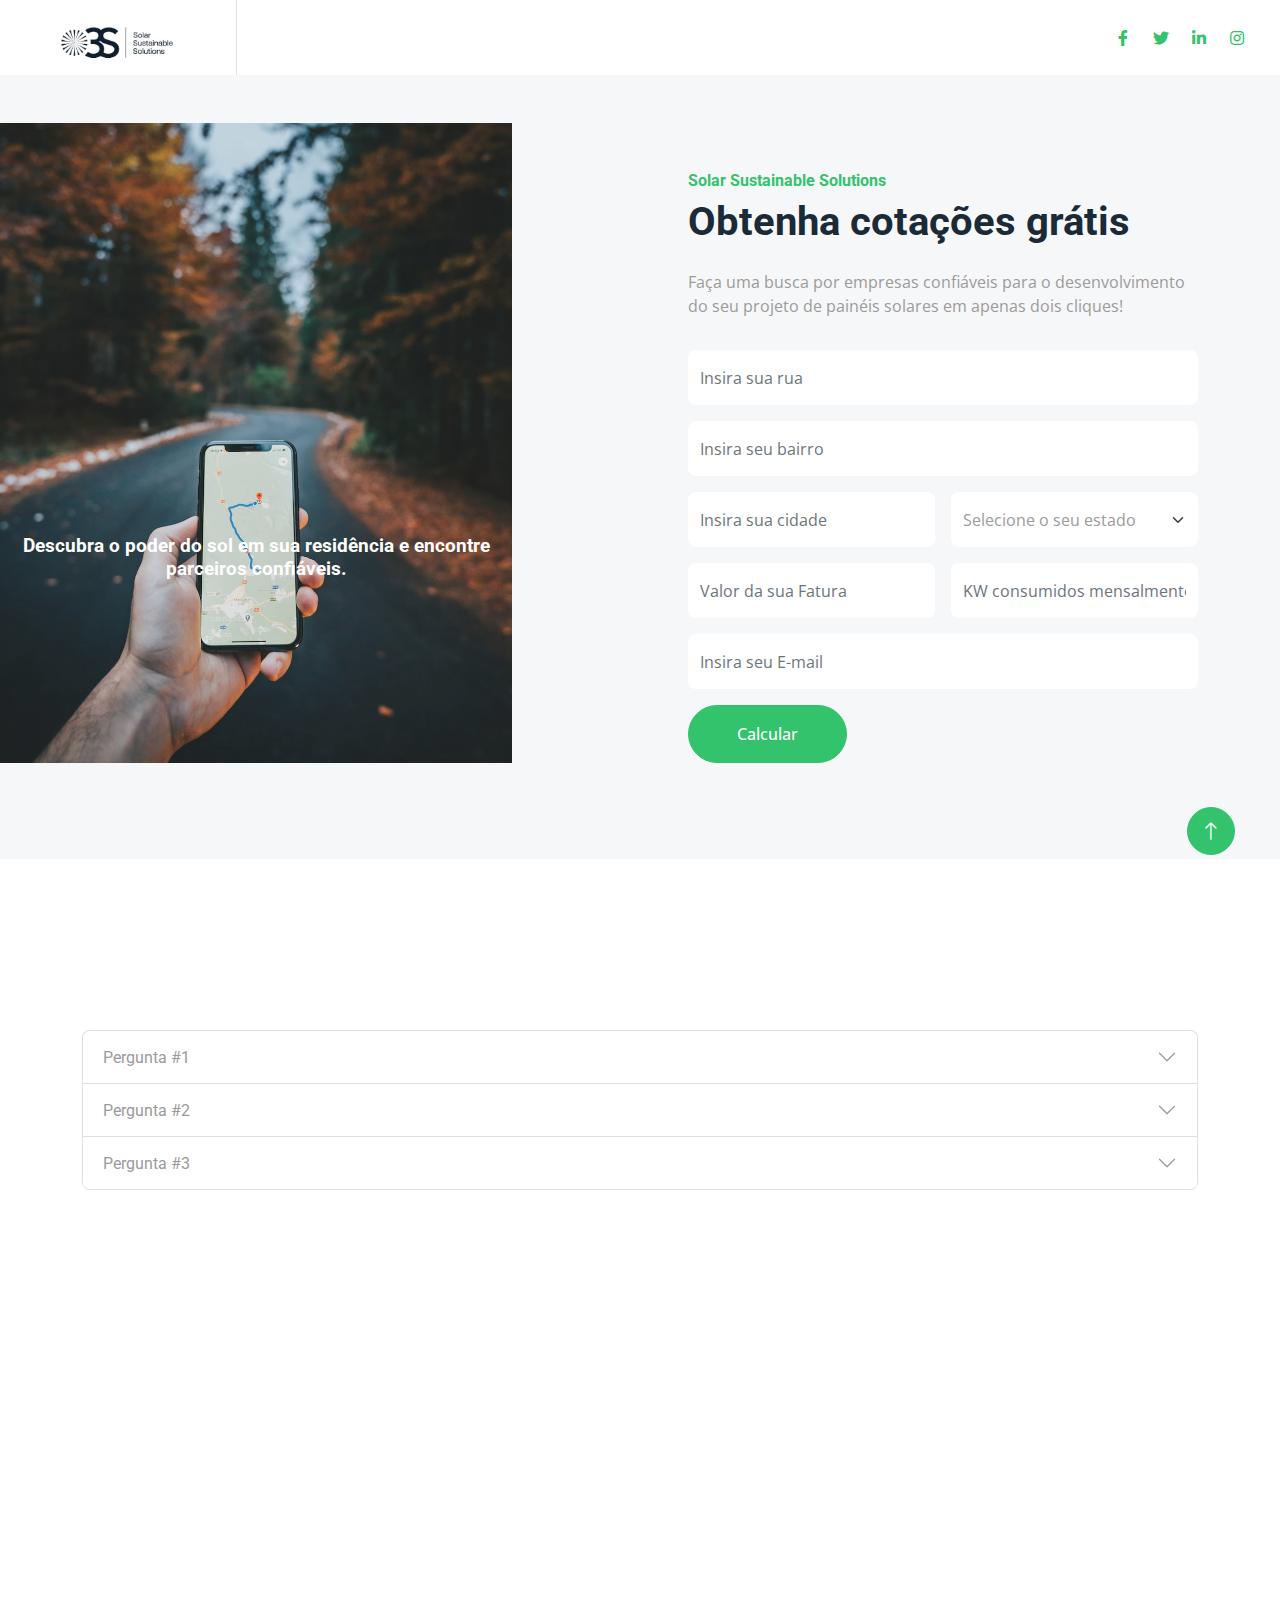
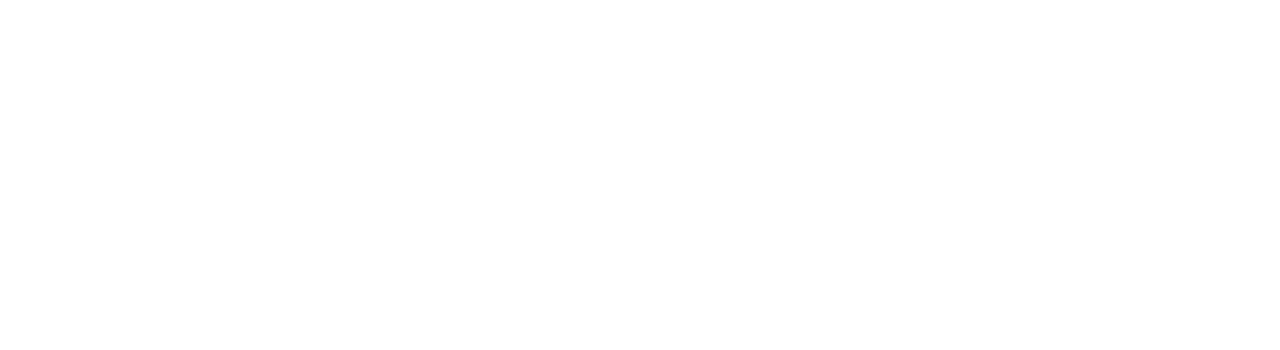
==== commit 05ddb260: "Versão 5" ====
--- a/index.html
+++ b/index.html
@@ -95,7 +95,7 @@
                 <div class="col-lg-6 ps-lg-0 wow fadeIn" data-wow-delay="0.1s" style="min-height: 400px;">
                     <div class="position-relative h-100">
                         <div class="img_covver">
-                            <img class="w-100" src="img/capa.jpeg"  alt="">
+                            <img class="w-100" src="img/capa.jpeg"  alt="" style="margin: 3rem 0;">
                             <div class="mask text-light d-flex justify-content-center flex-column text-center" style="background-color: rgba(0, 0, 0, 0.5)">
                             
                                 <h4 class="text_img_covver">Descubra o poder do sol em sua residência e encontre parceiros confiáveis.</h4>
@@ -111,12 +111,26 @@
                         <form>
                             <div class="row g-3">
                                 <div class="col-12">
-                                    <input type="text" class="form-control border-0" placeholder="Insira seu CEP" style="height: 55px;">
+                                    <input type="text" class="form-control border-0" placeholder="Insira sua rua" style="height: 55px;">
                                 </div>
                                 <div class="col-12">
+                                    <input type="text" class="form-control border-0" placeholder="Insira seu bairro" style="height: 55px;">
+                                </div>
+                                <div class="col-6">
+                                    <input type="text" class="form-control border-0" placeholder="Insira sua cidade" style="height: 55px;">
+                                </div>
+                                <div class="col-6 col-sm-6">
+                                    <select class="form-select border-0" style="height: 55px;">
+                                        <option selected>Selecione o seu estado</option>
+                                        <option value="1">RS</option>
+                                        <option value="2">SC</option>
+                                        <option value="3">...</option>
+                                    </select>
+                                </div>
+                                <div class="col-6">
                                     <input type="text" class="form-control border-0" placeholder="Valor da sua Fatura" style="height: 55px;">
                                 </div>
-                                <div class="col-12">
+                                <div class="col-6">
                                     <input type="text" class="form-control border-0" placeholder="KW consumidos mensalmente" style="height: 55px;">
                                 </div>
                                 <div class="col-12">
--- a/css/style.css
+++ b/css/style.css
@@ -586,6 +586,6 @@
 .text_img_covver { 
     z-index:1; 
     font-size: 1.2em;
-    margin-top: -100px;
+    margin-top: -500px;
     color: white; 
 } 